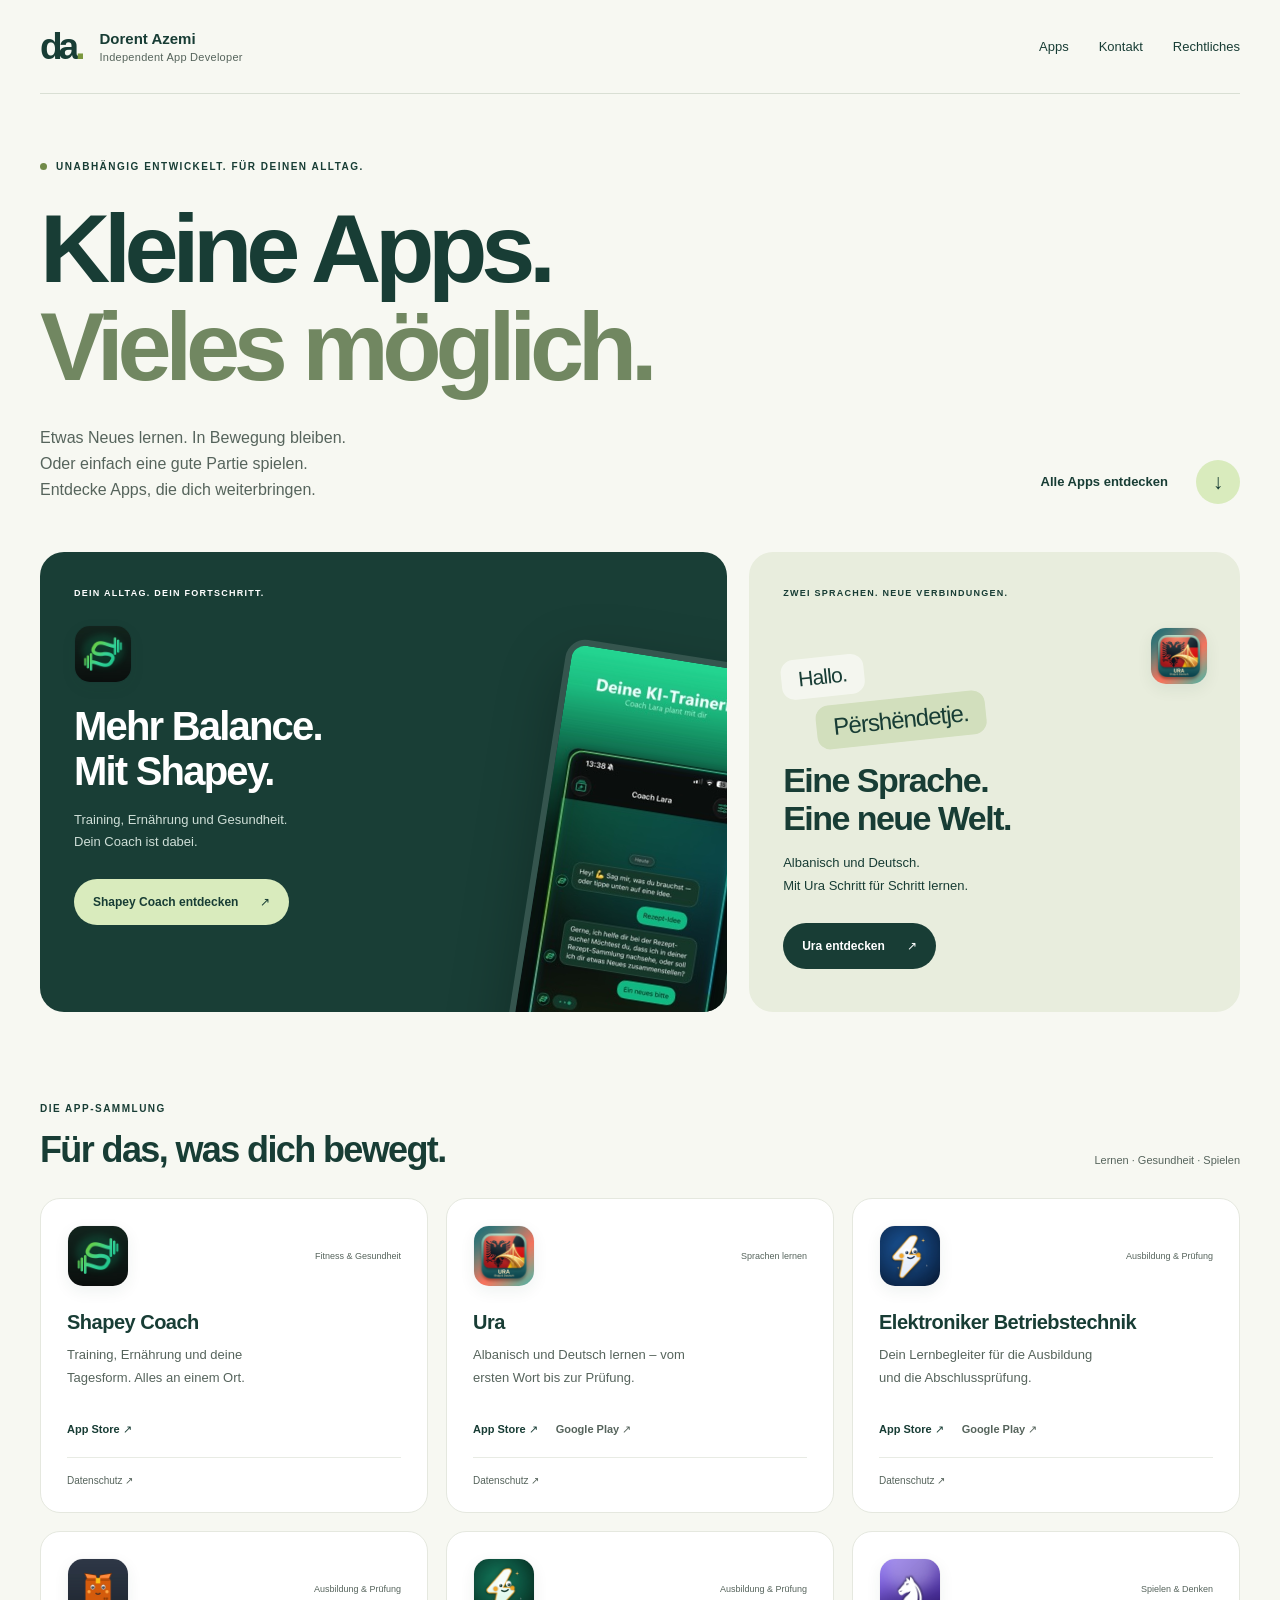
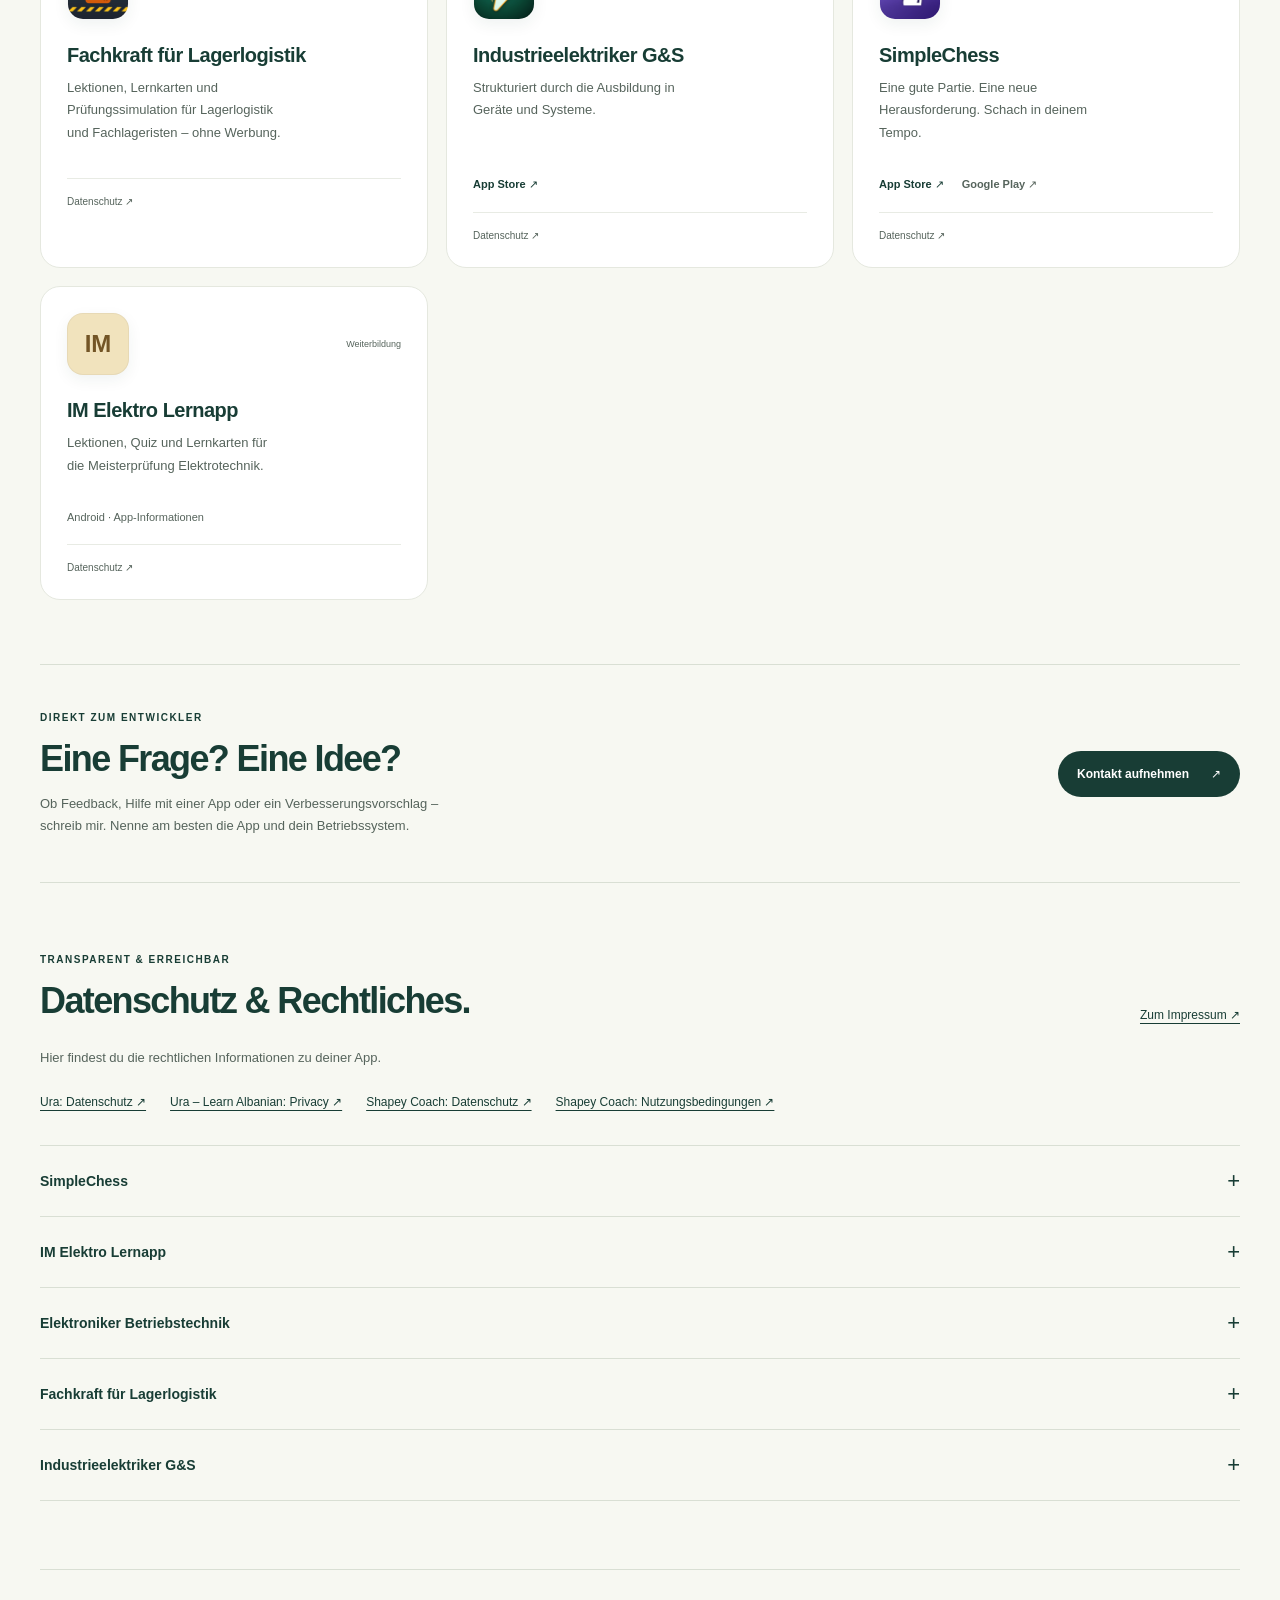
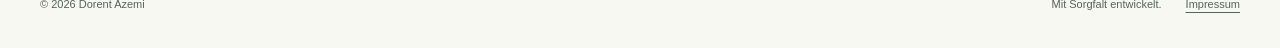
==== index.html @ 3fd35a65 "Lagerlogistik Lernapp: App-Karte, Datenschutz und Impressum Neuer Abschnitt mit Ankern #lagerlogisti" ====
<!doctype html>
<html lang="de"><head><meta charset="utf-8"><meta name="viewport" content="width=device-width, initial-scale=1">
<title>Apps von Dorent Azemi – Lernen, bewegen, weiterkommen</title>
<meta name="description" content="Entdecke die Apps von Dorent Azemi: Shapey Coach, Ura, SimpleChess und Lernapps für Elektrotechnik. Store-Links, Support und Datenschutz.">
<meta name="theme-color" content="#f7f8f2"><link rel="stylesheet" href="styles.css"></head>
<body id="top"><a class="skip-link" href="#inhalt">Zum Inhalt</a>
<header class="site-header shell"><a class="brand" href="index.html" aria-label="Dorent Azemi – Startseite"><span class="brand-mark" aria-hidden="true">da<span>.</span></span><span>Dorent Azemi<small>Independent App Developer</small></span></a><nav aria-label="Hauptnavigation"><a href="index.html#apps">Apps</a><a href="index.html#kontakt">Kontakt</a><a href="index.html#rechtliches">Rechtliches</a></nav></header><main id="inhalt">
<section class="hero shell"><div class="eyebrow"><span class="status-dot"></span> UNABHÄNGIG ENTWICKELT. FÜR DEINEN ALLTAG.</div>
<h1>Kleine Apps.<br><span>Vieles möglich.</span></h1><div class="hero-bottom"><p>Etwas Neues lernen. In Bewegung bleiben.<br>Oder einfach eine gute Partie spielen.<br>Entdecke Apps, die dich weiterbringen.</p><a class="round-link" href="#apps">Alle Apps entdecken <span aria-hidden="true">↓</span></a></div></section>
<section class="featured shell" aria-label="Apps im Fokus">
<article class="feature feature-shapey"><div class="feature-copy"><span class="feature-label">DEIN ALLTAG. DEIN FORTSCHRITT.</span><img class="app-icon" src="assets/6806298608.jpg" alt="" width="72" height="72" fetchpriority="high"><h2>Mehr Balance.<br>Mit Shapey.</h2><p>Training, Ernährung und Gesundheit.<br>Dein Coach ist dabei.</p><a class="button button-light" href="https://apps.apple.com/de/app/id6806298608">Shapey Coach entdecken <span aria-hidden="true">↗</span></a></div><div class="feature-visual"><img src="assets/shapey-coach.jpg" alt="Shapey Coach: Vorschau der App aus dem App Store" width="320" height="480" fetchpriority="high"></div></article>
<article class="feature feature-ura"><span class="feature-label">ZWEI SPRACHEN. NEUE VERBINDUNGEN.</span><img class="app-icon" src="assets/6800489101.jpg" alt="" width="72" height="72" fetchpriority="high"><div class="word-art" aria-hidden="true"><span>Hallo.</span><span>Përshëndetje.</span></div><h2>Eine Sprache.<br>Eine neue Welt.</h2><p>Albanisch und Deutsch.<br>Mit Ura Schritt für Schritt lernen.</p><a class="button button-dark" href="https://apps.apple.com/de/app/id6800489101">Ura entdecken <span aria-hidden="true">↗</span></a></article>
</section>
<section class="apps-section shell" id="apps"><div class="section-heading"><div><span class="eyebrow">DIE APP-SAMMLUNG</span><h2>Für das, was dich bewegt.</h2></div><span class="section-note">Lernen · Gesundheit · Spielen</span></div><div class="app-grid"><article class="app-card shapey" id="app-shapey">
 <div class="card-head"><img class="app-icon" src="assets/6806298608.jpg" alt="" width="72" height="72" loading="lazy"><span class="category">Fitness & Gesundheit</span></div>
 <h3>Shapey Coach</h3><p>Training, Ernährung und deine Tagesform. Alles an einem Ort.</p>
 <div class="store-links"><a class="store-link" href="https://apps.apple.com/de/app/id6806298608">App Store <span aria-hidden="true">↗</span></a></div>
 <a class="privacy-link" href="https://rasalghulgaming.github.io/shapeycoach-legal/">Datenschutz <span aria-hidden="true">↗</span></a>
 </article><article class="app-card ura" id="app-ura">
 <div class="card-head"><img class="app-icon" src="assets/6800489101.jpg" alt="" width="72" height="72" loading="lazy"><span class="category">Sprachen lernen</span></div>
 <h3>Ura</h3><p>Albanisch und Deutsch lernen – vom ersten Wort bis zur Prüfung.</p>
 <div class="store-links"><a class="store-link" href="https://apps.apple.com/de/app/id6800489101">App Store <span aria-hidden="true">↗</span></a><a class="store-link secondary" href="https://play.google.com/store/apps/details?id=com.uralingua.app">Google Play <span aria-hidden="true">↗</span></a></div>
 <a class="privacy-link" href="privacy-ura.html">Datenschutz <span aria-hidden="true">↗</span></a>
 </article><article class="app-card ebt" id="app-ebt">
 <div class="card-head"><img class="app-icon" src="assets/6801128069.jpg" alt="" width="72" height="72" loading="lazy"><span class="category">Ausbildung & Prüfung</span></div>
 <h3>Elektroniker Betriebstechnik</h3><p>Dein Lernbegleiter für die Ausbildung und die Abschlussprüfung.</p>
 <div class="store-links"><a class="store-link" href="https://apps.apple.com/de/app/id6801128069">App Store <span aria-hidden="true">↗</span></a><a class="store-link secondary" href="https://play.google.com/store/apps/details?id=de.elektroniker.betriebstechnik">Google Play <span aria-hidden="true">↗</span></a></div>
 <a class="privacy-link" href="#ebt-datenschutz">Datenschutz <span aria-hidden="true">↗</span></a>
 </article><article class="app-card lagerlogistik" id="app-lagerlogistik">
 <div class="card-head"><img class="app-icon" src="assets/lagerlogistik.jpg" alt="" width="72" height="72" loading="lazy"><span class="category">Ausbildung & Prüfung</span></div>
 <h3>Fachkraft für Lagerlogistik</h3><p>Lektionen, Lernkarten und Prüfungssimulation für Lagerlogistik und Fachlageristen – ohne Werbung.</p>
 <a class="privacy-link" href="#lagerlogistik-datenschutz">Datenschutz <span aria-hidden="true">↗</span></a>
 </article><article class="app-card iegs" id="app-iegs">
 <div class="card-head"><img class="app-icon" src="assets/6800856107.jpg" alt="" width="72" height="72" loading="lazy"><span class="category">Ausbildung & Prüfung</span></div>
 <h3>Industrieelektriker G&amp;S</h3><p>Strukturiert durch die Ausbildung in Geräte und Systeme.</p>
 <div class="store-links"><a class="store-link" href="https://apps.apple.com/de/app/id6800856107">App Store <span aria-hidden="true">↗</span></a></div>
 <a class="privacy-link" href="#iegs-datenschutz">Datenschutz <span aria-hidden="true">↗</span></a>
 </article><article class="app-card simplechess" id="app-simplechess">
 <div class="card-head"><img class="app-icon" src="assets/6800645124.jpg" alt="" width="72" height="72" loading="lazy"><span class="category">Spielen & Denken</span></div>
 <h3>SimpleChess</h3><p>Eine gute Partie. Eine neue Herausforderung. Schach in deinem Tempo.</p>
 <div class="store-links"><a class="store-link" href="https://apps.apple.com/de/app/id6800645124">App Store <span aria-hidden="true">↗</span></a><a class="store-link secondary" href="https://play.google.com/store/apps/details?id=de.simplechess.app">Google Play <span aria-hidden="true">↗</span></a></div>
 <a class="privacy-link" href="#simplechess-datenschutz">Datenschutz <span aria-hidden="true">↗</span></a>
 </article><article class="app-card im-elektro" id="app-im-elektro">
 <div class="card-head"><span class="app-icon monogram" aria-hidden="true">IM</span><span class="category">Weiterbildung</span></div>
 <h3>IM Elektro Lernapp</h3><p>Lektionen, Quiz und Lernkarten für die Meisterprüfung Elektrotechnik.</p>
 <div class="store-links"><span class="availability">Android · App-Informationen</span></div>
 <a class="privacy-link" href="#im-elektro-datenschutz">Datenschutz <span aria-hidden="true">↗</span></a>
 </article></div></section>
<section class="contact-section shell" id="kontakt"><div><span class="eyebrow">DIREKT ZUM ENTWICKLER</span><h2>Eine Frage? Eine Idee?</h2><p>Ob Feedback, Hilfe mit einer App oder ein Verbesserungsvorschlag –<br>schreib mir. Nenne am besten die App und dein Betriebssystem.</p></div><a class="button button-dark" href="mailto:dorentazemi@gmail.com">Kontakt aufnehmen <span aria-hidden="true">↗</span></a></section>
<section class="legal-section shell" id="rechtliches"><div class="section-heading"><div><span class="eyebrow">TRANSPARENT & ERREICHBAR</span><h2>Datenschutz & Rechtliches.</h2></div><a class="text-link" href="impressum.html">Zum Impressum ↗</a></div><p class="legal-intro">Hier findest du die rechtlichen Informationen zu deiner App.</p><div class="legal-shortcuts"><a href="privacy-ura.html">Ura: Datenschutz ↗</a><a href="privacy-ura-en.html">Ura – Learn Albanian: Privacy ↗</a><a href="https://rasalghulgaming.github.io/shapeycoach-legal/">Shapey Coach: Datenschutz ↗</a><a href="https://rasalghulgaming.github.io/shapeycoach-legal/nutzungsbedingungen.html">Shapey Coach: Nutzungsbedingungen ↗</a></div><section id="simplechess" class="legal-app"><details><summary>SimpleChess<span aria-hidden="true">+</span></summary><div class="legal-body">

  <div class="doc" id="simplechess-datenschutz"><h3>Datenschutzerklärung – SimpleChess</h3>
<p><strong>Stand:</strong> 01.09.2026</p>
<h4>1. Verantwortlicher</h4>
<p>Verantwortlich für die Datenverarbeitung im Zusammenhang mit dieser App ist:</p>
<p>Dorent Azemi<br>
Hauptstraße 99<br>
66851 Queidersbach<br>
Deutschland<br>
E-Mail: <a href="mailto:dorentazemi@gmail.com">dorentazemi@gmail.com</a></p>
<h4>2. Überblick</h4>
<p>„SimpleChess" (nachfolgend „App") ist ein Schachspiel gegen den Computer. Grundsätzlich
verarbeitet die App so wenige personenbezogene Daten wie möglich. Spielstände und dein lokales
Rating werden ausschließlich lokal auf deinem Gerät gespeichert und nicht an uns übertragen.</p>
<p>Personenbezogene Daten werden im Wesentlichen nur verarbeitet, soweit es für die
Werbefinanzierung der kostenlosen Version und für die Abwicklung des optionalen In-App-Kaufs
erforderlich ist. Diese Verarbeitung erfolgt über Dienste von Unity Technologies und – beim In-App-Kauf –
von Google bzw. Apple (siehe Ziffern 4 und 5).</p>
<h4>3. Lokal gespeicherte Daten (Spielstand &amp; Rating)</h4>
<p>Zur Bereitstellung der Spielfunktionen speichert die App deinen aktuellen Spielstand, dein
lokales Elo-Rating sowie Statistik- und Einstellungswerte (z. B. Ton an/aus, Lautstärke)
<strong>ausschließlich lokal</strong> auf deinem Gerät. Diese Daten verlassen dein Gerät nicht, werden nicht
an uns oder Dritte übertragen und können durch Deinstallation der App bzw. Löschen der App-Daten
entfernt werden.</p>
<ul>
<li><strong>Zweck:</strong> Bereitstellung der Spiel- und Fortschrittsfunktionen.</li>
<li><strong>Rechtsgrundlage:</strong> Art. 6 Abs. 1 lit. b DSGVO (Erfüllung der App-Funktion) bzw.
  lit. f DSGVO (berechtigtes Interesse an der Funktionsfähigkeit).</li>
</ul>
<h4>4. Werbung (Unity Ads) – nur in der kostenlosen Version</h4>
<p>Die kostenlose Version der App zeigt Werbung über <strong>Unity Ads</strong> (Anbieter: Unity Technologies
ApS, Nils Hemmingsens Gade 24, 1153 Kopenhagen, Dänemark bzw. Unity Technologies SF, 30 3rd Street, San Francisco,
CA 94103, USA). Zur Ausspielung von Werbung können dabei personenbezogene Daten verarbeitet werden, insbesondere:</p>
<ul>
<li>Werbe-ID (Advertising ID) deines Geräts,</li>
<li>gekürzte/verarbeitete IP-Adresse,</li>
<li>Geräte- und Nutzungsinformationen (z. B. Gerätetyp, Betriebssystemversion),</li>
<li>Interaktionen mit Werbeanzeigen.</li>
</ul>
<p><strong>Datenschutz &amp; Einwilligung (EWR/EU/UK/Schweiz):</strong> Es wird <strong>ausschließlich nicht-personalisierte</strong> (kontextbezogene) Werbung ausgeliefert. Eine Personalisierung von Anzeigen, appübergreifendes Tracking oder eine Profilbildung zu Werbezwecken findet nicht statt; das Werbe-SDK wird dauerhaft auf „keine Einwilligung" gesetzt. Aus diesem Grund wird weder eine Einwilligung für personalisierte Werbung eingeholt noch auf <strong>iOS</strong> ein App-Tracking-Transparency-Dialog angezeigt; auf die Werbe-ID (IDFA/AAID) wird nicht zu Tracking-Zwecken zugegriffen.</p>
<ul>
<li><strong>Zweck:</strong> Finanzierung der kostenlos bereitgestellten App durch Werbung.</li>
<li><strong>Rechtsgrundlage:</strong> Art. 6 Abs. 1 lit. a DSGVO (Einwilligung) für personalisierte Werbung
  bzw. das Setzen/Auslesen von Informationen auf dem Endgerät; im Übrigen Art. 6 Abs. 1 lit. f
  DSGVO (berechtigtes Interesse an werbefinanzierter Bereitstellung).</li>
<li><strong>Widerruf:</strong> Du kannst eine erteilte Einwilligung jederzeit mit Wirkung für die Zukunft
  widerrufen und die Werbe-ID in den Geräteeinstellungen zurücksetzen oder löschen.</li>
</ul>
<p>Weitere Informationen: <a href="https://unity.com/legal/privacy-policy">Unity-Datenschutzerklärung</a>. Die Vermittlung der Werbung (Mediation) erfolgt über Unity LevelPlay bzw. ironSource Ltd. (Israel), Teil der Unity-Gruppe; für Israel besteht ein Angemessenheitsbeschluss der EU-Kommission.</p>
<p><strong>Hinweis zu KI-Inhalten:</strong> Teile der Inhalte dieser App wurden mithilfe von KI-Werkzeugen erstellt und redaktionell geprüft. Eine KI-gestützte, automatisierte Interaktion mit Nutzerinnen und Nutzern (z. B. ein KI-Chat) findet in dieser App nicht statt.</p>
<p><strong>Hinweis:</strong> Nach dem Kauf der werbefreien Version wird keine Werbung mehr ausgeliefert.</p>
<h4>5. In-App-Kauf „Werbung entfernen" (Google Play / Apple App Store)</h4>
<p>Der optionale Kauf der werbefreien Version wird auf Android über <strong>Google Play Billing</strong>
(Google Ireland Limited) und auf iOS über <strong>Apple StoreKit / den App Store</strong>
(Apple Distribution International Ltd., Irland) abgewickelt. Die Zahlungsabwicklung erfolgt
vollständig durch den jeweiligen Store-Anbieter; wir erhalten
<strong>keine vollständigen Zahlungsdaten</strong> (z. B. keine Kreditkartennummern), sondern lediglich die
Information, ob ein Kauf getätigt bzw. erstattet wurde, um die Freischaltung bereitzustellen.</p>
<ul>
<li><strong>Zweck:</strong> Abwicklung und Freischaltung des kostenpflichtigen Kaufs.</li>
<li><strong>Rechtsgrundlage:</strong> Art. 6 Abs. 1 lit. b DSGVO (Vertragserfüllung).</li>
</ul>
<p>Weitere Informationen: <a href="https://policies.google.com/privacy">Google-Datenschutzerklärung</a>
und <a href="https://www.apple.com/legal/privacy/">Apple-Datenschutzrichtlinie</a>.</p>
<h4>6. Empfänger und Drittlandübermittlung</h4>
<p>Empfänger von Daten im oben beschriebenen Umfang sind Unity Technologies sowie beim In-App-Kauf Google
und Apple. Dabei kann eine Übermittlung in Drittländer, insbesondere die USA, erfolgen. Die Anbieter
sind unter dem EU-US Data Privacy Framework zertifiziert bzw. nutzen Standardvertragsklauseln als
geeignete Garantien im Sinne der Art. 44 ff. DSGVO. Über die genannten Dienste hinaus geben wir keine
personenbezogenen Daten an Dritte weiter.</p>
<h4>7. Speicherdauer</h4>
<ul>
<li>Lokaler Spielstand/Rating: bis zur Deinstallation der App bzw. bis zum Löschen der App-Daten.</li>
<li>Über Google bzw. Apple verarbeitete Werbe- und Kaufdaten: nach den Vorgaben und Fristen des
  jeweiligen Anbieters.</li>
</ul>
<h4>8. Deine Rechte</h4>
<p>Dir stehen nach der DSGVO folgende Rechte zu: Auskunft (Art. 15), Berichtigung (Art. 16),
Löschung (Art. 17), Einschränkung der Verarbeitung (Art. 18), Datenübertragbarkeit (Art. 20)
sowie Widerspruch (Art. 21). Eine erteilte Einwilligung (z. B. für personalisierte Werbung)
kannst du jederzeit mit Wirkung für die Zukunft widerrufen (Art. 7 Abs. 3 DSGVO).</p>
<p>Du hast zudem das Recht, dich bei einer Datenschutz-Aufsichtsbehörde zu beschweren
(Art. 77 DSGVO).</p>
<h4>9. Einwilligung und Werbe-ID verwalten</h4>
<ul>
<li><strong>Einwilligung und Werbeeinstellungen:</strong> Die App liefert ausschließlich nicht-personalisierte Werbung über Unity LevelPlay aus. Einwilligungen können über die Datenschutz- und Tracking-Einstellungen des Geräts verwaltet werden.</li>
<li><strong>iOS-Tracking:</strong> in den iOS-Einstellungen unter „Datenschutz &amp; Sicherheit → Tracking".</li>
<li><strong>Android-Werbe-ID:</strong> in den Geräteeinstellungen unter „Datenschutz → Werbung"
  (Bezeichnung je nach Gerät unterschiedlich).</li>
</ul>
<h4>10. Kinder</h4>
<p>Die App richtet sich nicht gezielt an Kinder. Es werden nicht wissentlich personenbezogene
Daten von Kindern ohne entsprechende Einwilligung verarbeitet.</p>
<h4>11. Änderungen dieser Datenschutzerklärung</h4>
<p>Wir behalten uns vor, diese Datenschutzerklärung anzupassen, um sie an geänderte Rechtslagen
oder Funktionsänderungen der App anzupassen. Es gilt die jeweils in der App bzw. unter der
veröffentlichten URL abrufbare aktuelle Fassung.</p></div>
  <hr>
  <div class="doc" id="simplechess-impressum"><h3>Impressum</h3>
<h4>Angaben gemäß § 5 DDG</h4>
<p>Dorent Azemi
Hauptstraße 99
66851 Queidersbach
Deutschland</p>
<h4>Kontakt</h4>
<p>E-Mail: <a href="mailto:dorentazemi@gmail.com">dorentazemi@gmail.com</a></p>
<h4>Umsatzsteuer</h4>
<p>[Umsatzsteuer-Identifikationsnummer gemäß § 27a UStG, falls vorhanden – sonst diese Zeile
entfernen. Kleinunternehmer nach § 19 UStG: optionaler Hinweis, dass keine USt ausgewiesen wird.]</p>
<h4>Verantwortlich für den Inhalt</h4>
<p>Dorent Azemi (Anschrift wie oben)</p>
<h4>Hinweise</h4>
<ul>
<li><strong>Ladungsfähige Anschrift:</strong> Ein Postfach genügt nicht. Falls du deine Privatadresse nicht
  öffentlich angeben möchtest, kommen eine Geschäftsadresse oder ein Impressums-/
  Ladungsfähige-Anschrift-Dienst in Betracht.</li>
<li><strong>Verbraucherschlichtung:</strong> „Wir sind nicht bereit und nicht verpflichtet, an
  Streitbeilegungsverfahren vor einer Verbraucherschlichtungsstelle teilzunehmen."
  [nach Prüfung übernehmen oder streichen]</li>
</ul></div>
  <p class="top"><a href="#top">↑ nach oben</a></p>
</div></details></section><section id="im-elektro" class="legal-app"><details><summary>IM Elektro Lernapp<span aria-hidden="true">+</span></summary><div class="legal-body">

  <div class="doc" id="im-elektro-datenschutz"><h3>Datenschutzerklärung – IM Elektro Lernapp</h3>
<p><strong>Stand:</strong> 01.09.2026</p>
<h4>1. Verantwortlicher</h4>
<p>Verantwortlich für die Datenverarbeitung im Zusammenhang mit dieser App ist:</p>
<p>Dorent Azemi<br>
Hauptstraße 99<br>
66851 Queidersbach<br>
Deutschland<br>
E-Mail: <a href="mailto:dorentazemi@gmail.com">dorentazemi@gmail.com</a></p>
<h4>2. Überblick</h4>
<p>Die „IM Elektro Lernapp" (nachfolgend „App") ist eine Lern-App zur Prüfungsvorbereitung.
Grundsätzlich verarbeitet die App so wenige personenbezogene Daten wie möglich. Der
Lernfortschritt wird ausschließlich lokal auf deinem Gerät gespeichert und nicht an uns
übertragen.</p>
<p>Personenbezogene Daten werden im Wesentlichen nur verarbeitet, soweit es für die
Werbefinanzierung der kostenlosen Version und für die Abwicklung des optionalen In-App-Kaufs
erforderlich ist. Diese Verarbeitung erfolgt über Dienste von Unity Technologies und Google (siehe Ziffern 4 und 5).</p>
<h4>3. Lokal gespeicherte Daten (Lernfortschritt)</h4>
<p>Zur Bereitstellung der Lernfunktionen speichert die App deinen Lernfortschritt (abgeschlossene
Lektionen, Quiz-Ergebnisse, Lernkarten-Status) <strong>ausschließlich lokal</strong> auf deinem Gerät in
einer geräteinternen Datenbank. Diese Daten verlassen dein Gerät nicht, werden nicht an uns
oder Dritte übertragen und können durch Deinstallation der App bzw. Löschen der App-Daten
entfernt werden.</p>
<ul>
<li><strong>Zweck:</strong> Bereitstellung und Fortschrittsanzeige der Lernfunktionen.</li>
<li><strong>Rechtsgrundlage:</strong> Art. 6 Abs. 1 lit. b DSGVO (Erfüllung der App-Funktion) bzw.
  lit. f DSGVO (berechtigtes Interesse an der Funktionsfähigkeit).</li>
</ul>
<h4>4. Werbung (Unity Ads) – nur in der kostenlosen Version</h4>
<p>Die kostenlose Version der App zeigt Werbung über <strong>Unity Ads</strong> (Anbieter: Unity Technologies
ApS, Nils Hemmingsens Gade 24, 1153 Kopenhagen, Dänemark bzw. Unity Technologies SF, 30 3rd Street, San Francisco,
CA 94103, USA). Zur Ausspielung von Werbung können dabei personenbezogene Daten verarbeitet werden, insbesondere:</p>
<ul>
<li>Werbe-ID (Advertising ID) deines Geräts,</li>
<li>gekürzte/verarbeitete IP-Adresse,</li>
<li>Geräte- und Nutzungsinformationen (z. B. Gerätetyp, Betriebssystemversion),</li>
<li>Interaktionen mit Werbeanzeigen.</li>
</ul>
<p><strong>Datenschutz &amp; Einwilligung (EWR/EU):</strong> Standardmäßig wird nicht-personalisierte (kontextbezogene)
Werbung ausgespielt. Soweit gesetzlich erforderlich, wird deine Einwilligung vor der Auslieferung personalisierter Werbung
eingeholt.</p>
<ul>
<li><strong>Zweck:</strong> Finanzierung der kostenlos bereitgestellten App durch Werbung.</li>
<li><strong>Rechtsgrundlage:</strong> Art. 6 Abs. 1 lit. a DSGVO (Einwilligung) für personalisierte Werbung
  bzw. das Setzen/Auslesen von Informationen auf dem Endgerät; im Übrigen Art. 6 Abs. 1 lit. f
  DSGVO (berechtigtes Interesse an werbefinanzierter Bereitstellung).</li>
<li><strong>Widerruf:</strong> Du kannst eine erteilte Einwilligung jederzeit mit Wirkung für die Zukunft
  widerrufen und die Werbe-ID in den Geräteeinstellungen zurücksetzen oder löschen.</li>
</ul>
<p>Weitere Informationen zur Datenverarbeitung durch Unity: <a href="https://unity.com/legal/privacy-policy">Unity-Datenschutzerklärung</a>. Die Vermittlung der Werbung (Mediation) erfolgt über Unity LevelPlay bzw. ironSource Ltd. (Israel), Teil der Unity-Gruppe; für Israel besteht ein Angemessenheitsbeschluss der EU-Kommission.</p>
<p><strong>Hinweis zu KI-Inhalten:</strong> Teile der Inhalte dieser App wurden mithilfe von KI-Werkzeugen erstellt und redaktionell geprüft. Eine KI-gestützte, automatisierte Interaktion mit Nutzerinnen und Nutzern (z. B. ein KI-Chat) findet in dieser App nicht statt.</p>
<p><strong>Hinweis:</strong> Nach dem Kauf der werbefreien „Pro"-Version wird keine Werbung mehr ausgeliefert.</p>
<h4>5. In-App-Kauf „Pro" (Google Play Billing)</h4>
<p>Der optionale Kauf der werbefreien „Pro"-Version wird über <strong>Google Play</strong> abgewickelt
(Anbieter: Google Ireland Limited). Die Zahlungsabwicklung erfolgt vollständig durch Google;
wir erhalten <strong>keine vollständigen Zahlungsdaten</strong> (z. B. keine Kreditkartennummern), sondern
lediglich die Information, ob ein Kauf getätigt bzw. erstattet wurde, um die Freischaltung
bereitzustellen.</p>
<ul>
<li><strong>Zweck:</strong> Abwicklung und Freischaltung des kostenpflichtigen Kaufs.</li>
<li><strong>Rechtsgrundlage:</strong> Art. 6 Abs. 1 lit. b DSGVO (Vertragserfüllung).</li>
</ul>
<p>Für die Verarbeitung durch Google im Rahmen des Play Stores gilt die Datenschutzerklärung von
Google: https://policies.google.com/privacy</p>
<h4>6. Empfänger und Drittlandübermittlung</h4>
<p>Empfänger von Daten im oben beschriebenen Umfang sind Unity Technologies und Google. Dabei kann eine Übermittlung in
Drittländer, insbesondere die USA, erfolgen. Die Anbieter sind unter dem EU-US Data Privacy Framework
zertifiziert bzw. nutzen Standardvertragsklauseln als geeignete Garantien im Sinne der
Art. 44 ff. DSGVO. Über die genannten Dienste hinaus geben wir keine personenbezogenen Daten an
Dritte weiter.</p>
<h4>7. Speicherdauer</h4>
<ul>
<li>Lokaler Lernfortschritt: bis zur Deinstallation der App bzw. bis zum Löschen der App-Daten.</li>
<li>Über Google verarbeitete Werbe-/Kaufdaten: nach den Vorgaben und Fristen von Google (siehe
  deren Datenschutzerklärung).</li>
</ul>
<h4>8. Deine Rechte</h4>
<p>Dir stehen nach der DSGVO folgende Rechte zu: Auskunft (Art. 15), Berichtigung (Art. 16),
Löschung (Art. 17), Einschränkung der Verarbeitung (Art. 18), Datenübertragbarkeit (Art. 20)
sowie Widerspruch (Art. 21). Eine erteilte Einwilligung (z. B. für personalisierte Werbung)
kannst du jederzeit mit Wirkung für die Zukunft widerrufen (Art. 7 Abs. 3 DSGVO).</p>
<p>Du hast zudem das Recht, dich bei einer Datenschutz-Aufsichtsbehörde zu beschweren
(Art. 77 DSGVO), z. B. bei der für deinen Wohnsitz zuständigen Landesdatenschutzbehörde.</p>
<p>Zur Ausübung deiner Rechte oder bei Fragen zum Datenschutz kannst du dich an die unter Ziffer 1
genannten Kontaktdaten wenden.</p>
<h4>9. Werbe-ID / Einwilligung verwalten</h4>
<ul>
<li><strong>Einwilligung und Werbeeinstellungen:</strong> Die App liefert standardmäßig nicht-personalisierte Werbung über Unity Ads aus. Einwilligungen können über die Geräteeinstellungen verwaltet werden.</li>
<li><strong>Werbe-ID zurücksetzen oder löschen:</strong> in den Geräteeinstellungen unter
  „Einstellungen → Datenschutz → Werbung" (Bezeichnung je nach Gerät unterschiedlich).</li>
</ul>
<h4>10. Kinder</h4>
<p>Die App richtet sich nicht gezielt an Kinder. Es werden nicht wissentlich personenbezogene
Daten von Kindern ohne entsprechende Einwilligung verarbeitet.</p>
<h4>11. Änderungen dieser Datenschutzerklärung</h4>
<p>Wir behalten uns vor, diese Datenschutzerklärung anzupassen, um sie an geänderte Rechtslagen
oder Funktionsänderungen der App anzupassen. Es gilt die jeweils in der App bzw. unter der
veröffentlichten URL abrufbare aktuelle Fassung.</p></div>
  <hr>
  <div class="doc" id="im-elektro-impressum"><h3>Impressum</h3>
<h4>Angaben gemäß § 5 DDG</h4>
<p>Dorent Azemi
Hauptstraße 99
66851 Queidersbach
Deutschland</p>
<h4>Kontakt</h4>
<p>E-Mail: <a href="mailto:dorentazemi@gmail.com">dorentazemi@gmail.com</a></p>
<h4>Umsatzsteuer</h4>
<p>[Umsatzsteuer-Identifikationsnummer gemäß § 27a UStG, falls vorhanden – sonst diese Zeile
entfernen. Kleinunternehmer nach § 19 UStG: optionaler Hinweis, dass keine USt ausgewiesen wird.]</p>
<h4>Verantwortlich für den Inhalt</h4>
<p>Dorent Azemi (Anschrift wie oben)</p>
<h4>Hinweise</h4>
<ul>
<li><strong>Ladungsfähige Anschrift:</strong> Ein Postfach genügt nicht. Falls du deine Privatadresse nicht
  öffentlich angeben möchtest, kommen eine Geschäftsadresse oder ein Impressums-/
  Ladungsfähige-Anschrift-Dienst in Betracht.</li>
<li><strong>EU-Streitschlichtung:</strong> Ein Hinweis auf die OS-Plattform der EU-Kommission ist seit deren
  Einstellung (2025) nicht mehr erforderlich. Eine Erklärung zur (Nicht-)Teilnahme an einem
  Verbraucherschlichtungsverfahren nach dem VSBG kann dennoch sinnvoll sein:
  „Wir sind nicht bereit und nicht verpflichtet, an Streitbeilegungsverfahren vor einer
  Verbraucherschlichtungsstelle teilzunehmen." [nach Prüfung übernehmen oder streichen]</li>
</ul></div>
  <p class="top"><a href="#top">↑ nach oben</a></p>
</div></details></section><section id="ebt" class="legal-app"><details><summary>Elektroniker Betriebstechnik<span aria-hidden="true">+</span></summary><div class="legal-body">

  <div class="doc" id="ebt-datenschutz"><h3>Datenschutzerklärung – EBT Lernapp (Elektroniker/-in für Betriebstechnik)</h3>
<p><strong>Stand:</strong> 01.09.2026</p>
<h4>1. Verantwortlicher</h4>
<p>Verantwortlich für die Datenverarbeitung im Zusammenhang mit dieser App ist:</p>
<p>Dorent Azemi<br>
Hauptstraße 99<br>
66851 Queidersbach<br>
Deutschland<br>
E-Mail: <a href="mailto:dorentazemi@gmail.com">dorentazemi@gmail.com</a></p>
<h4>2. Überblick</h4>
<p>Die „EBT Lernapp" (nachfolgend „App") ist eine Lern-App zur Ausbildungs- und Prüfungsvorbereitung.
Grundsätzlich verarbeitet die App so wenige personenbezogene Daten wie möglich. Der
Lernfortschritt wird ausschließlich lokal auf deinem Gerät gespeichert und nicht an uns
übertragen.</p>
<p>Personenbezogene Daten werden im Wesentlichen nur verarbeitet, soweit es für die
Werbefinanzierung der kostenlosen Version und für die Abwicklung des optionalen In-App-Kaufs
erforderlich ist. Diese Verarbeitung erfolgt über Dienste von Unity Technologies und – beim In-App-Kauf unter
iOS – von Apple bzw. Google (siehe Ziffern 4 und 5).</p>
<h4>3. Lokal gespeicherte Daten (Lernfortschritt)</h4>
<p>Zur Bereitstellung der Lernfunktionen speichert die App deinen Lernfortschritt (abgeschlossene
Lektionen, Quiz-Ergebnisse, Lernkarten-Status) <strong>ausschließlich lokal</strong> auf deinem Gerät in
einer geräteinternen Datenbank. Diese Daten verlassen dein Gerät nicht, werden nicht an uns
oder Dritte übertragen und können durch Deinstallation der App bzw. Löschen der App-Daten
entfernt werden.</p>
<ul>
<li><strong>Zweck:</strong> Bereitstellung und Fortschrittsanzeige der Lernfunktionen.</li>
<li><strong>Rechtsgrundlage:</strong> Art. 6 Abs. 1 lit. b DSGVO (Erfüllung der App-Funktion) bzw.
  lit. f DSGVO (berechtigtes Interesse an der Funktionsfähigkeit).</li>
</ul>
<h4>4. Werbung (Unity Ads) – nur in der kostenlosen Version</h4>
<p>Die kostenlose Version der App zeigt Werbung über <strong>Unity Ads</strong> (Anbieter: Unity Technologies
ApS, Nils Hemmingsens Gade 24, 1153 Kopenhagen, Dänemark bzw. Unity Technologies SF, 30 3rd Street, San Francisco,
CA 94103, USA). Zur Ausspielung von Werbung können dabei personenbezogene Daten verarbeitet werden, insbesondere:</p>
<ul>
<li>Werbe-ID (Advertising ID) deines Geräts,</li>
<li>gekürzte/verarbeitete IP-Adresse,</li>
<li>Geräte- und Nutzungsinformationen (z. B. Gerätetyp, Betriebssystemversion),</li>
<li>Interaktionen mit Werbeanzeigen.</li>
</ul>
<p><strong>Datenschutz &amp; Einwilligung (EWR/EU/UK/Schweiz):</strong> Es wird <strong>ausschließlich nicht-personalisierte</strong> (kontextbezogene) Werbung ausgeliefert. Eine Personalisierung von Anzeigen, appübergreifendes Tracking oder eine Profilbildung zu Werbezwecken findet nicht statt; das Werbe-SDK wird dauerhaft auf „keine Einwilligung" gesetzt. Aus diesem Grund wird weder eine Einwilligung für personalisierte Werbung eingeholt noch auf <strong>iOS</strong> ein App-Tracking-Transparency-Dialog angezeigt; auf die Werbe-ID (IDFA/AAID) wird nicht zu Tracking-Zwecken zugegriffen.</p>
<ul>
<li><strong>Zweck:</strong> Finanzierung der kostenlos bereitgestellten App durch Werbung.</li>
<li><strong>Rechtsgrundlage:</strong> Art. 6 Abs. 1 lit. a DSGVO (Einwilligung) für personalisierte Werbung
  bzw. das Setzen/Auslesen von Informationen auf dem Endgerät; im Übrigen Art. 6 Abs. 1 lit. f
  DSGVO (berechtigtes Interesse an werbefinanzierter Bereitstellung).</li>
<li><strong>Widerruf:</strong> Du kannst eine erteilte Einwilligung jederzeit mit Wirkung für die Zukunft
  widerrufen und die Werbe-ID in den Geräteeinstellungen zurücksetzen oder löschen.</li>
</ul>
<p>Weitere Informationen: <a href="https://unity.com/legal/privacy-policy">Unity-Datenschutzerklärung</a>. Die Vermittlung der Werbung (Mediation) erfolgt über Unity LevelPlay bzw. ironSource Ltd. (Israel), Teil der Unity-Gruppe; für Israel besteht ein Angemessenheitsbeschluss der EU-Kommission.</p>
<p><strong>Hinweis zu KI-Inhalten:</strong> Teile der Inhalte dieser App wurden mithilfe von KI-Werkzeugen erstellt und redaktionell geprüft. Eine KI-gestützte, automatisierte Interaktion mit Nutzerinnen und Nutzern (z. B. ein KI-Chat) findet in dieser App nicht statt.</p>
<p><strong>Hinweis:</strong> Nach dem Kauf der werbefreien „Pro"-Version wird keine Werbung mehr ausgeliefert.</p>
<h4>5. In-App-Kauf „Pro" (Google Play / Apple App Store)</h4>
<p>Der optionale Kauf der werbefreien „Pro"-Version wird auf Android über
<strong>Google Play Billing</strong> (Google Ireland Limited) und auf iOS über
<strong>Apple StoreKit / den App Store</strong> (Apple Distribution International Ltd., Irland)
abgewickelt. Die Zahlungsabwicklung erfolgt vollständig durch den jeweiligen Store-Anbieter;
wir erhalten <strong>keine vollständigen Zahlungsdaten</strong> (z. B. keine Kreditkartennummern), sondern
lediglich die Information, ob ein Kauf getätigt bzw. erstattet wurde, um die Freischaltung
bereitzustellen.</p>
<ul>
<li><strong>Zweck:</strong> Abwicklung und Freischaltung des kostenpflichtigen Kaufs.</li>
<li><strong>Rechtsgrundlage:</strong> Art. 6 Abs. 1 lit. b DSGVO (Vertragserfüllung).</li>
</ul>
<p>Für die Verarbeitung durch Google im Rahmen des Play Stores gilt die Datenschutzerklärung von
Google: https://policies.google.com/privacy und für Apple: https://www.apple.com/legal/privacy/</p>
<h4>6. Empfänger und Drittlandübermittlung</h4>
<p>Empfänger von Daten im oben beschriebenen Umfang sind Unity Technologies und – beim In-App-Kauf unter iOS –
Apple bzw. Google. Dabei kann eine Übermittlung in Drittländer, insbesondere die USA, erfolgen. Die Anbieter
sind unter dem EU-US Data Privacy Framework zertifiziert bzw. nutzen Standardvertragsklauseln als geeignete
Garantien im Sinne der Art. 44 ff. DSGVO. Über die genannten Dienste hinaus geben wir keine personenbezogenen Daten an
Dritte weiter.</p>
<h4>7. Speicherdauer</h4>
<ul>
<li>Lokaler Lernfortschritt: bis zur Deinstallation der App bzw. bis zum Löschen der App-Daten.</li>
<li>Über Google bzw. Apple verarbeitete Werbe- und Kaufdaten: nach den Vorgaben und Fristen des
  jeweiligen Anbieters.</li>
</ul>
<h4>8. Deine Rechte</h4>
<p>Dir stehen nach der DSGVO folgende Rechte zu: Auskunft (Art. 15), Berichtigung (Art. 16),
Löschung (Art. 17), Einschränkung der Verarbeitung (Art. 18), Datenübertragbarkeit (Art. 20)
sowie Widerspruch (Art. 21). Eine erteilte Einwilligung (z. B. für personalisierte Werbung)
kannst du jederzeit mit Wirkung für die Zukunft widerrufen (Art. 7 Abs. 3 DSGVO).</p>
<p>Du hast zudem das Recht, dich bei einer Datenschutz-Aufsichtsbehörde zu beschweren
(Art. 77 DSGVO), z. B. bei der für deinen Wohnsitz zuständigen Landesdatenschutzbehörde.</p>
<p>Zur Ausübung deiner Rechte oder bei Fragen zum Datenschutz kannst du dich an die unter Ziffer 1
genannten Kontaktdaten wenden.</p>
<h4>9. Einwilligung und Werbe-ID verwalten</h4>
<ul>
<li><strong>Einwilligung und Werbeeinstellungen:</strong> Die App liefert ausschließlich nicht-personalisierte Werbung über Unity LevelPlay aus. Einwilligungen können über die Datenschutz- und Tracking-Einstellungen des Geräts verwaltet werden.</li>
<li><strong>iOS-Tracking:</strong> in den iOS-Einstellungen unter „Datenschutz &amp; Sicherheit → Tracking".</li>
<li><strong>Android-Werbe-ID:</strong> in den Geräteeinstellungen unter „Datenschutz → Werbung"
  (Bezeichnung je nach Gerät unterschiedlich).</li>
</ul>
<h4>10. Kinder</h4>
<p>Die App richtet sich nicht gezielt an Kinder. Es werden nicht wissentlich personenbezogene
Daten von Kindern ohne entsprechende Einwilligung verarbeitet.</p>
<h4>11. Änderungen dieser Datenschutzerklärung</h4>
<p>Wir behalten uns vor, diese Datenschutzerklärung anzupassen, um sie an geänderte Rechtslagen
oder Funktionsänderungen der App anzupassen. Es gilt die jeweils in der App bzw. unter der
veröffentlichten URL abrufbare aktuelle Fassung.</p></div>
  <hr>
  <div class="doc" id="ebt-impressum"><h3>Impressum</h3>
<h4>Angaben gemäß § 5 DDG</h4>
<p>Dorent Azemi
Hauptstraße 99
66851 Queidersbach
Deutschland</p>
<h4>Kontakt</h4>
<p>E-Mail: <a href="mailto:dorentazemi@gmail.com">dorentazemi@gmail.com</a></p>
<h4>Umsatzsteuer</h4>
<p>[Umsatzsteuer-Identifikationsnummer gemäß § 27a UStG, falls vorhanden – sonst diese Zeile
entfernen. Kleinunternehmer nach § 19 UStG: optionaler Hinweis, dass keine USt ausgewiesen wird.]</p>
<h4>Verantwortlich für den Inhalt</h4>
<p>Dorent Azemi (Anschrift wie oben)</p>
<h4>Hinweise</h4>
<ul>
<li><strong>Ladungsfähige Anschrift:</strong> Ein Postfach genügt nicht. Falls du deine Privatadresse nicht
  öffentlich angeben möchtest, kommen eine Geschäftsadresse oder ein Impressums-/
  Ladungsfähige-Anschrift-Dienst in Betracht.</li>
<li><strong>EU-Streitschlichtung:</strong> Ein Hinweis auf die OS-Plattform der EU-Kommission ist seit deren
  Einstellung (2025) nicht mehr erforderlich. Eine Erklärung zur (Nicht-)Teilnahme an einem
  Verbraucherschlichtungsverfahren nach dem VSBG kann dennoch sinnvoll sein:
  „Wir sind nicht bereit und nicht verpflichtet, an Streitbeilegungsverfahren vor einer
  Verbraucherschlichtungsstelle teilzunehmen." [nach Prüfung übernehmen oder streichen]</li>
</ul></div>
  <p class="top"><a href="#top">↑ nach oben</a></p>
</div></details></section><section id="lagerlogistik" class="legal-app"><details><summary>Fachkraft für Lagerlogistik<span aria-hidden="true">+</span></summary><div class="legal-body">

  <div class="doc" id="lagerlogistik-datenschutz"><h3>Datenschutzerklärung – Lagerlogistik Lernapp (Fachkraft für Lagerlogistik)</h3>
<p><strong>Stand:</strong> 23.10.2026</p>
<h4>1. Verantwortlicher</h4>
<p>Dorent Azemi<br>
Hauptstraße 99<br>
66851 Queidersbach<br>
Deutschland<br>
E-Mail: <a href="mailto:dorentazemi@gmail.com">dorentazemi@gmail.com</a></p>
<h4>2. Überblick</h4>
<p>Die „Lagerlogistik Lernapp" (nachfolgend „App") ist eine Android-App zur Ausbildungs- und Prüfungsvorbereitung für Fachkräfte für Lagerlogistik und Fachlageristen. Die App verarbeitet deine Daten ausschließlich lokal auf deinem Gerät. Sie enthält <strong>keine Werbung, keine In-App-Käufe, keine Benutzerkonten und keine Analyse- oder Tracking-Dienste</strong> und benötigt keine Internetverbindung. Es werden keine personenbezogenen Daten an uns oder an Dritte übertragen – mit Ausnahme einer E-Mail, die du uns selbst schickst (Ziffer 5).</p>
<h4>3. Lokal gespeicherte Daten</h4>
<p>Damit die Lernfunktionen funktionieren, speichert die App auf deinem Gerät: abgeschlossene Lektionen, Quiz- und Prüfungsergebnisse, den Lernkarten-Status sowie deine Einstellungen (Design, Lern-Erinnerung). Diese Daten verlassen dein Gerät nicht.</p>
<ul>
<li><strong>Zweck:</strong> Bereitstellung der Lernfunktionen und Anzeige deines Lernfortschritts.</li>
<li><strong>Rechtsgrundlage:</strong> Art. 6 Abs. 1 lit. b DSGVO (Bereitstellung der von dir genutzten App-Funktionen); das Speichern auf deinem Endgerät ist für diesen Dienst unbedingt erforderlich (§ 25 Abs. 2 Nr. 2 TDDDG).</li>
<li><strong>Speicherdauer:</strong> bis du die App-Daten löschst oder die App deinstallierst.</li>
</ul>
<h4>4. Lern-Erinnerungen</h4>
<p>Wenn du die tägliche Lern-Erinnerung aktivierst, plant die App eine Benachrichtigung lokal über das Android-System. Dafür werden keine Daten an uns oder Dritte gesendet. Du kannst die Erinnerung in der App oder in den Android-Einstellungen jederzeit abschalten.</p>
<h4>5. Fehler melden / Kontakt per E-Mail</h4>
<p>Über „Fehler melden" öffnet die App dein E-Mail-Programm mit einer vorausgefüllten Nachricht (betroffener Inhalt, z. B. Frage oder Lektion). Erst wenn du die E-Mail selbst absendest, erhalten wir deine E-Mail-Adresse, den Inhalt der Nachricht und ggf. von deinem E-Mail-Anbieter mitgesendete technische Angaben. Der Versand erfolgt über deinen eigenen E-Mail-Anbieter.</p>
<ul>
<li><strong>Zweck:</strong> Bearbeitung deiner Meldung bzw. Anfrage und Verbesserung der Inhalte.</li>
<li><strong>Rechtsgrundlage:</strong> Art. 6 Abs. 1 lit. f DSGVO (berechtigtes Interesse an der Beantwortung von Anfragen und an fehlerfreien Inhalten).</li>
<li><strong>Speicherdauer:</strong> bis die Anfrage abschließend bearbeitet ist; danach wird die Nachricht gelöscht, sofern keine gesetzlichen Aufbewahrungspflichten bestehen.</li>
</ul>
<h4>6. Google Play</h4>
<p>Die App wird über Google Play (Google Ireland Limited, Gordon House, Barrow Street, Dublin 4, Irland) vertrieben. Beim Herunterladen verarbeitet Google Daten in eigener Verantwortung; wir haben darauf keinen Einfluss. Informationen: <a href="https://policies.google.com/privacy">policies.google.com/privacy</a>.</p>
<h4>7. Deine Rechte</h4>
<p>Du hast das Recht auf Auskunft (Art. 15 DSGVO), Berichtigung (Art. 16), Löschung (Art. 17), Einschränkung der Verarbeitung (Art. 18), Datenübertragbarkeit (Art. 20) und Widerspruch (Art. 21). Außerdem kannst du dich bei einer Datenschutz-Aufsichtsbehörde beschweren (Art. 77 DSGVO), z. B. bei der für deinen Wohnsitz zuständigen Landesdatenschutzbehörde. Lokal gespeicherte Lerndaten kannst du jederzeit selbst löschen (App-Daten löschen oder App deinstallieren).</p>
<h4>8. Änderungen</h4>
<p>Ändert sich die Datenverarbeitung der App (z. B. durch neue Funktionen), passen wir diese Datenschutzerklärung an. Es gilt die jeweils hier veröffentlichte Fassung.</p>
<p><em>Hinweis zu den Inhalten: Teile der Lerninhalte wurden mithilfe von KI-Werkzeugen erstellt und redaktionell geprüft. Eine KI-gestützte Interaktion mit Nutzerinnen und Nutzern findet in der App nicht statt.</em></p></div>

  <div class="doc" id="lagerlogistik-impressum"><h3>Impressum</h3>
<p><strong>Stand:</strong> 23.10.2026</p>
<h4>Angaben gemäß § 5 DDG</h4>
<p>Dorent Azemi<br>
Hauptstraße 99<br>
66851 Queidersbach<br>
Deutschland</p>
<h4>Kontakt</h4>
<p>E-Mail: <a href="mailto:dorentazemi@gmail.com">dorentazemi@gmail.com</a></p>
<h4>Verbraucherstreitbeilegung</h4>
<p>Wir sind nicht bereit oder verpflichtet, an Streitbeilegungsverfahren vor einer Verbraucherschlichtungsstelle teilzunehmen.</p></div>
  <p class="top"><a href="#top">↑ nach oben</a></p>
</div></details></section>
<section id="iegs" class="legal-app"><details><summary>Industrieelektriker G&amp;S<span aria-hidden="true">+</span></summary><div class="legal-body">

  <div class="doc" id="iegs-datenschutz"><h3>Datenschutzerklärung – Industrieelektriker G&amp;S</h3>
<p><strong>Stand:</strong> 01.09.2026</p>
<h4>1. Verantwortlicher</h4>
<p>Verantwortlich für die Datenverarbeitung im Zusammenhang mit dieser App ist:</p>
<p>Dorent Azemi<br>
Hauptstraße 99<br>
66851 Queidersbach<br>
Deutschland<br>
E-Mail: <a href="mailto:dorentazemi@gmail.com">dorentazemi@gmail.com</a></p>
<h4>2. Überblick</h4>
<p>„Industrieelektriker G&amp;S" ist eine Lern-App zur Ausbildungs- und Prüfungsvorbereitung.
Der Lernfortschritt wird ausschließlich lokal auf deinem Gerät gespeichert und nicht an uns
übertragen. Personenbezogene Daten können im Wesentlichen nur für die Werbefinanzierung der
kostenlosen Version und die Abwicklung des optionalen In-App-Kaufs verarbeitet werden.</p>
<h4>3. Lokal gespeicherte Daten</h4>
<p>Die App speichert abgeschlossene Lektionen, Quiz-Ergebnisse und den Lernkarten-Status
<strong>ausschließlich lokal</strong> auf deinem Gerät. Diese Daten verlassen dein Gerät nicht und
können durch Deinstallation der App beziehungsweise Löschen der App-Daten entfernt werden.</p>
<ul>
<li><strong>Zweck:</strong> Bereitstellung und Fortschrittsanzeige der Lernfunktionen.</li>
<li><strong>Rechtsgrundlage:</strong> Art. 6 Abs. 1 lit. b beziehungsweise lit. f DSGVO.</li>
</ul>
<h4>4. Werbung (Unity Ads) – nur in der kostenlosen Version</h4>
<p>Die kostenlose Version zeigt Banner- und Interstitial-Werbung über <strong>Unity Ads</strong>
(Anbieter: Unity Technologies ApS, Nils Hemmingsens Gade 24, 1153 Kopenhagen, Dänemark bzw. Unity Technologies SF,
30 3rd Street, San Francisco, CA 94103, USA). Dabei können insbesondere
die Werbe-ID, eine gekürzte oder verarbeitete IP-Adresse, Geräte- und Nutzungsinformationen sowie
Interaktionen mit Anzeigen verarbeitet werden.</p>
<p><strong>Datenschutz &amp; Einwilligung:</strong> Es wird <strong>ausschließlich nicht-personalisierte</strong> (kontextbezogene) Werbung ausgeliefert. Eine Personalisierung von Anzeigen, appübergreifendes Tracking oder eine Profilbildung zu Werbezwecken findet nicht statt; das Werbe-SDK wird dauerhaft auf „keine Einwilligung" gesetzt. Aus diesem Grund wird weder eine Einwilligung für personalisierte Werbung eingeholt noch auf <strong>iOS</strong> ein App-Tracking-Transparency-Dialog angezeigt; auf die Werbe-ID (IDFA/AAID) wird nicht zu Tracking-Zwecken zugegriffen.</p>
<ul>
<li><strong>Zweck:</strong> Finanzierung der kostenlos bereitgestellten App.</li>
<li><strong>Rechtsgrundlage:</strong> Art. 6 Abs. 1 lit. a DSGVO für einwilligungspflichtige Verarbeitung;
im Übrigen Art. 6 Abs. 1 lit. f DSGVO.</li>
<li><strong>Widerruf:</strong> Erteilte Einwilligungen können mit Wirkung für die Zukunft geändert oder
widerrufen werden (siehe Ziffer 9).</li>
</ul>
<p>Weitere Informationen: <a href="https://unity.com/legal/privacy-policy">Unity-Datenschutzerklärung</a>. Die Vermittlung der Werbung (Mediation) erfolgt über Unity LevelPlay bzw. ironSource Ltd. (Israel), Teil der Unity-Gruppe; für Israel besteht ein Angemessenheitsbeschluss der EU-Kommission.</p>
<p><strong>Hinweis zu KI-Inhalten:</strong> Teile der Inhalte dieser App wurden mithilfe von KI-Werkzeugen erstellt und redaktionell geprüft. Eine KI-gestützte, automatisierte Interaktion mit Nutzerinnen und Nutzern (z. B. ein KI-Chat) findet in dieser App nicht statt.</p>
<p>Nach dem Kauf der werbefreien Pro-Version werden in der App keine Anzeigen mehr geladen.</p>
<h4>5. In-App-Kauf „Pro" (Google Play / Apple App Store)</h4>
<p>Der optionale Kauf der werbefreien Pro-Version wird auf Android über
<strong>Google Play Billing</strong> (Google Ireland Limited) und auf iOS über
<strong>Apple StoreKit / den App Store</strong> (Apple Distribution International Ltd., Irland)
abgewickelt. Die Zahlungsabwicklung erfolgt vollständig durch den jeweiligen Store-Anbieter.
Wir erhalten keine vollständigen Zahlungsdaten, sondern nur die für die Freischaltung notwendige
Information, ob der Kauf aktiv ist oder erstattet wurde.</p>
<ul>
<li><strong>Zweck:</strong> Abwicklung und Freischaltung des Kaufs.</li>
<li><strong>Rechtsgrundlage:</strong> Art. 6 Abs. 1 lit. b DSGVO.</li>
</ul>
<p>Weitere Informationen: <a href="https://policies.google.com/privacy">Google-Datenschutzerklärung</a>
und <a href="https://www.apple.com/legal/privacy/">Apple-Datenschutzrichtlinie</a>.</p>
<h4>6. Empfänger und Drittlandübermittlung</h4>
<p>Empfänger im oben beschriebenen Umfang sind Unity Technologies und beim In-App-Kauf Apple bzw. Google. Dabei kann
eine Übermittlung in Drittländer, insbesondere die USA, erfolgen. Soweit erforderlich, stützen die
Anbieter solche Übermittlungen auf anwendbare Angemessenheitsbeschlüsse und/oder
Standardvertragsklauseln. Darüber hinaus geben wir keine personenbezogenen Daten weiter.</p>
<h4>7. Speicherdauer</h4>
<ul>
<li>Lokaler Lernfortschritt: bis zur Deinstallation oder zum Löschen der App-Daten.</li>
<li>Über Google oder Apple verarbeitete Werbe- und Kaufdaten: nach den Vorgaben und Fristen des
jeweiligen Anbieters.</li>
</ul>
<h4>8. Deine Rechte</h4>
<p>Dir stehen nach der DSGVO insbesondere die Rechte auf Auskunft, Berichtigung, Löschung,
Einschränkung der Verarbeitung, Datenübertragbarkeit und Widerspruch zu. Eine Einwilligung kannst
du jederzeit mit Wirkung für die Zukunft widerrufen. Zudem kannst du dich bei einer zuständigen
Datenschutz-Aufsichtsbehörde beschweren. Für Datenschutzfragen nutze bitte die Kontaktdaten aus
Ziffer 1.</p>
<h4>9. Einwilligung und Werbe-ID verwalten</h4>
<ul>
<li><strong>UMP-Einwilligung:</strong> in der App unter „Über die App → Datenschutzoptionen ändern",
soweit diese Option aufgrund der geltenden Vorschriften erforderlich ist.</li>
<li><strong>iOS-Tracking:</strong> in den iOS-Einstellungen unter „Datenschutz &amp; Sicherheit → Tracking".</li>
<li><strong>Android-Werbe-ID:</strong> in den Geräteeinstellungen unter „Datenschutz → Werbung"
(Bezeichnung je nach Gerät unterschiedlich).</li>
</ul>
<h4>10. Kinder</h4>
<p>Die App richtet sich nicht gezielt an Kinder. Personenbezogene Daten von Kindern werden nicht
wissentlich ohne die erforderliche Einwilligung verarbeitet.</p>
<h4>11. Änderungen</h4>
<p>Diese Erklärung kann an geänderte Rechtslagen oder App-Funktionen angepasst werden. Es gilt die
unter dieser URL abrufbare aktuelle Fassung.</p></div>
  <hr>
  <div class="doc" id="iegs-impressum"><h3>Impressum</h3>
<h4>Angaben gemäß § 5 DDG</h4>
<p>Dorent Azemi<br>
Hauptstraße 99<br>
66851 Queidersbach<br>
Deutschland</p>
<h4>Kontakt</h4>
<p>E-Mail: <a href="mailto:dorentazemi@gmail.com">dorentazemi@gmail.com</a></p>
<h4>Verantwortlich für den Inhalt</h4>
<p>Dorent Azemi (Anschrift wie oben)</p>
<h4>Verbraucherstreitbeilegung</h4>
<p>Wir sind nicht bereit und nicht verpflichtet, an Streitbeilegungsverfahren vor einer
Verbraucherschlichtungsstelle teilzunehmen.</p></div>
  <p class="top"><a href="#top">↑ nach oben</a></p>
</div></details></section></section>
</main><footer class="site-footer shell"><span>© 2026 Dorent Azemi</span><span>Mit Sorgfalt entwickelt.</span><a href="impressum.html">Impressum</a></footer><script src="navigation.js"></script></body></html>
---- styles.css ----
:root{color-scheme:light;--paper:#f7f8f2;--ink:#183d35;--muted:#56645c;--line:#d9dfd4;--green:#d9ebbd;--radius:24px;font-family:Inter,"Segoe UI",Arial,sans-serif;color:var(--ink);background:var(--paper);font-synthesis:none}
*{box-sizing:border-box}html{scroll-behavior:smooth;scroll-padding-top:28px}body{margin:0}a{color:inherit;text-underline-offset:4px}button,a,summary{-webkit-tap-highlight-color:transparent}a:focus-visible,summary:focus-visible{outline:3px solid #a44a20;outline-offset:5px}img{display:block;max-width:100%}.shell{width:min(1200px,calc(100% - 80px));margin-inline:auto}.site-header{display:flex;align-items:center;justify-content:space-between;padding-block:28px;border-bottom:1px solid var(--line)}.brand{display:flex;align-items:center;gap:13px;text-decoration:none;font-size:15px;font-weight:650}.brand small{display:block;font-size:11px;letter-spacing:.025em;color:var(--muted);font-weight:400;margin-top:4px}.brand-mark{font-size:37px;letter-spacing:-4px;line-height:1;font-weight:800;padding-right:5px}.brand-mark span{color:#7b983e}.site-header nav{display:flex;gap:30px;font-size:13px}.site-header nav a{text-decoration:none;padding-block:10px}.site-header nav a:hover{text-decoration:underline}.skip-link{position:absolute;top:-80px;left:20px;background:white;padding:12px;z-index:10}.skip-link:focus{top:10px}.hero{padding-block:64px 48px}.eyebrow{font-size:10px;letter-spacing:.15em;font-weight:700;line-height:1.7;display:block}.hero .eyebrow{display:flex;align-items:center;gap:9px}.status-dot{width:7px;height:7px;border-radius:50%;background:#718a49}.hero h1{font-size:clamp(58px,7.6vw,106px);line-height:1.01;font-weight:550;letter-spacing:-.065em;margin:25px 0 28px}.hero h1 span{color:#718761}.hero-bottom{display:flex;align-items:end;justify-content:space-between;gap:24px}.hero p{font-size:16px;line-height:1.65;color:var(--muted);margin:0}.round-link{display:flex;gap:28px;align-items:center;font-size:13px;text-decoration:none;font-weight:600}.round-link span{width:44px;height:44px;display:grid;place-items:center;background:var(--green);border-radius:50%;font-size:21px}.featured{display:grid;grid-template-columns:1.4fr 1fr;gap:22px}.feature{border-radius:var(--radius);position:relative;overflow:hidden;min-height:460px;padding:34px}.feature-shapey{background:#193e36;color:#fff;display:flex;isolation:isolate}.feature-copy{position:relative;z-index:1;width:62%}.feature-label{display:block;font-size:9px;letter-spacing:.14em;font-weight:650;line-height:1.7;margin-bottom:24px}.app-icon{width:62px;height:62px;border-radius:16px;object-fit:cover;border:1px solid #0000000b;box-shadow:0 5px 15px #173a3510}.feature .app-icon{width:58px;height:58px;margin-bottom:21px}.feature h2{font-size:40px;font-weight:550;letter-spacing:-.045em;line-height:1.12;margin:0 0 15px}.feature p{font-size:13px;line-height:1.75;margin:0 0 25px}.feature-shapey p{color:#ceded7}.button{display:inline-flex;gap:22px;align-items:center;justify-content:space-between;min-height:46px;padding:12px 19px;border-radius:100px;font-size:12px;font-weight:650;text-decoration:none;transition:transform .2s,background .2s}.button:hover{transform:translateY(-2px)}.button-light{color:#183d35;background:#d9ebbd}.button-dark{background:var(--ink);color:white}.feature-visual{position:absolute;right:-20px;top:99px;width:215px;transform:rotate(9deg);box-shadow:0 22px 60px #0004;border-radius:20px;overflow:hidden;border:6px solid #ffffff1f}.feature-visual img{width:100%;height:auto}.feature-ura{background:#e8eddd}.feature-ura .app-icon{position:absolute;right:32px;top:75px}.word-art{height:120px;display:flex;flex-direction:column;justify-content:center;gap:9px;align-items:start;margin-bottom:16px;transform:rotate(-6deg)}.word-art span{padding:8px 17px;border-radius:13px;background:#fff8;font-size:21px;letter-spacing:-.04em}.word-art span+span{background:#d2dfbd;margin-left:30px;font-size:24px}.feature-ura h2{font-size:34px}.apps-section{padding-block:88px 64px}.section-heading{display:flex;justify-content:space-between;align-items:end;gap:24px;margin-bottom:28px}h2{font-size:36px;line-height:1.15;letter-spacing:-.045em;font-weight:550;margin:12px 0 0}.section-note{font-size:11px;color:var(--muted);padding-bottom:4px}.app-grid{display:grid;grid-template-columns:repeat(3,minmax(0,1fr));gap:18px}.app-card{background:#fff;border:1px solid #e5e8df;border-radius:20px;padding:26px;display:flex;flex-direction:column;align-items:start;min-width:0;transition:transform .2s,box-shadow .2s}.app-card:hover{transform:translateY(-3px);box-shadow:0 12px 30px #183d3508}.card-head{display:flex;align-items:center;justify-content:space-between;width:100%;gap:10px}.category{font-size:9px;color:var(--muted);text-align:right}.app-card h3{font-size:20px;letter-spacing:-.025em;font-weight:600;margin:23px 0 9px;line-height:1.25}.app-card p{font-size:13px;line-height:1.75;color:var(--muted);margin:0 0 23px;max-width:30ch}.store-links{display:flex;flex-wrap:wrap;gap:8px 18px;margin-top:auto;min-height:34px;align-items:center}.store-link{font-size:11px;text-decoration:none;font-weight:650;padding-block:9px}.store-link:hover{text-decoration:underline}.secondary{color:var(--muted)}.privacy-link{font-size:10px;color:var(--muted);padding-top:17px;margin-top:10px;border-top:1px solid #e8ebe4;width:100%;text-decoration:none}.privacy-link:hover{text-decoration:underline}.monogram{background:#f1e3bd;display:grid;place-items:center;font-size:24px;font-weight:750;color:#735526}.availability{font-size:11px;color:var(--muted)}.contact-section{border-block:1px solid var(--line);padding-block:44px;display:flex;gap:25px;justify-content:space-between;align-items:center}.contact-section p{font-size:13px;color:var(--muted);line-height:1.75;margin-bottom:0}.contact-section .button{flex-shrink:0}.legal-section{padding-block:68px}.text-link{font-size:12px}.legal-intro{font-size:13px;color:var(--muted)}.legal-shortcuts{display:flex;gap:12px 24px;flex-wrap:wrap;margin:22px 0 28px}.legal-shortcuts a{font-size:12px;padding-block:8px}.legal-app{border-top:1px solid var(--line);scroll-margin-top:25px}.legal-app:last-child{border-bottom:1px solid var(--line)}summary{cursor:pointer;font-size:14px;font-weight:550;list-style:none;display:flex;align-items:center;justify-content:space-between;padding:22px 0;gap:20px}summary::-webkit-details-marker{display:none}summary span{font-size:22px;font-weight:400}details[open]>summary span{transform:rotate(45deg)}.legal-body{max-width:760px;padding:8px 0 32px;color:#303b35;font-size:15px;line-height:1.8}.legal-body h3{font-size:23px;font-weight:600;line-height:1.3;letter-spacing:-.02em;margin:18px 0}.legal-body h4{font-size:17px;line-height:1.4;margin:27px 0 10px}.legal-body hr{border:0;border-top:1px solid var(--line);margin:30px 0}.legal-body a{overflow-wrap:anywhere}.legal-body .top{font-size:12px}.site-footer{border-top:1px solid var(--line);padding-block:28px 38px;display:flex;gap:24px;font-size:11px;color:var(--muted)}.site-footer span:nth-child(2){margin-left:auto}.document{max-width:800px;padding-block:40px 70px;font-size:16px;line-height:1.8;color:#303b35}.document h1{font-size:34px;line-height:1.2;letter-spacing:-.04em;color:var(--ink);margin-top:36px}.document h2{font-size:22px;line-height:1.3;margin-top:32px;letter-spacing:-.02em}.document h3{font-size:18px;margin-top:24px}.document a,.document code{overflow-wrap:anywhere}.back-link{font-size:12px}.document hr{border:0;border-top:1px solid var(--line);margin-block:35px}
@media(min-width:1350px){.feature-visual{right:5px;width:230px}}@media(max-width:1000px){.shell{width:calc(100% - 48px)}.feature{padding:28px}.feature h2{font-size:34px}.feature-visual{right:-45px;width:190px;top:125px}.feature-ura h2{font-size:30px}.feature-copy{width:72%}.app-card{padding:21px}.category{max-width:90px}.section-note{display:none}.app-card h3{font-size:18px}.card-head{align-items:start}.app-icon{width:55px;height:55px}}
@media(max-width:700px){.shell{width:calc(100% - 36px)}.site-header{padding-block:20px}.brand{font-size:13px;gap:10px}.brand small{font-size:9px}.brand-mark{font-size:32px}.site-header nav{gap:16px;font-size:11px}.site-header nav a:last-child{display:none}.hero{padding-block:44px 34px}.eyebrow{font-size:9px;letter-spacing:.1em}.hero h1{font-size:clamp(52px,11.8vw,80px);margin-top:22px}.hero-bottom{align-items:start;flex-direction:column}.hero p{font-size:14px}.round-link{margin-top:0;font-size:12px;gap:18px}.round-link span{width:35px;height:35px}.featured{grid-template-columns:1fr;gap:16px}.feature{min-height:410px;padding:28px}.feature h2{font-size:37px}.feature-copy{width:70%}.feature-visual{width:200px;top:90px;right:-30px}.feature-ura{min-height:420px}.feature-ura .app-icon{right:30px;top:65px}.feature-ura h2{font-size:34px}.word-art{margin-top:0;margin-bottom:8px}.apps-section{padding-block:56px 44px}.section-heading{align-items:start;flex-direction:column;gap:15px;margin-bottom:22px}h2{font-size:29px}.app-grid{grid-template-columns:repeat(2,minmax(0,1fr));gap:12px}.app-card{padding:18px}.card-head{flex-direction:column;gap:13px}.category{text-align:left;max-width:none;font-size:9px}.app-card h3{font-size:18px;margin-top:16px}.app-card p{font-size:12px}.store-links{gap:0 15px}.store-link{font-size:11px}.contact-section{align-items:start;flex-direction:column;padding-block:34px}.contact-section p br{display:none}.legal-section{padding-block:44px}.legal-shortcuts{flex-direction:column;gap:0}.legal-body{font-size:14px}.site-footer{flex-wrap:wrap;font-size:10px;gap:15px}.site-footer span:nth-child(2){margin-left:0}.site-footer a{margin-left:auto}.document{font-size:15px}.document h1{font-size:29px}}
@media(max-width:380px){.app-grid{grid-template-columns:1fr}.card-head{flex-direction:row}.feature-copy{width:85%}.feature-visual{opacity:.2;right:-60px}.feature-label{font-size:8px}.feature-ura .app-icon{width:48px;height:48px;right:20px}.word-art span+span{font-size:21px}.hero h1{font-size:49px}}
@media(prefers-reduced-motion:reduce){html{scroll-behavior:auto}*,*::before,*::after{transition:none!important}}@media print{.site-header,.hero,.featured,.apps-section,.contact-section,.site-footer,.legal-shortcuts,.back-link{display:none}.shell{width:100%}.legal-body{max-width:none}.legal-section{padding:0}.legal-body a{color:inherit}}
@media(max-width:700px){.feature-copy{width:85%}.feature-shapey h2{font-size:32px}.feature-visual{width:145px;right:-55px;top:130px}.feature-shapey p{max-width:200px}}
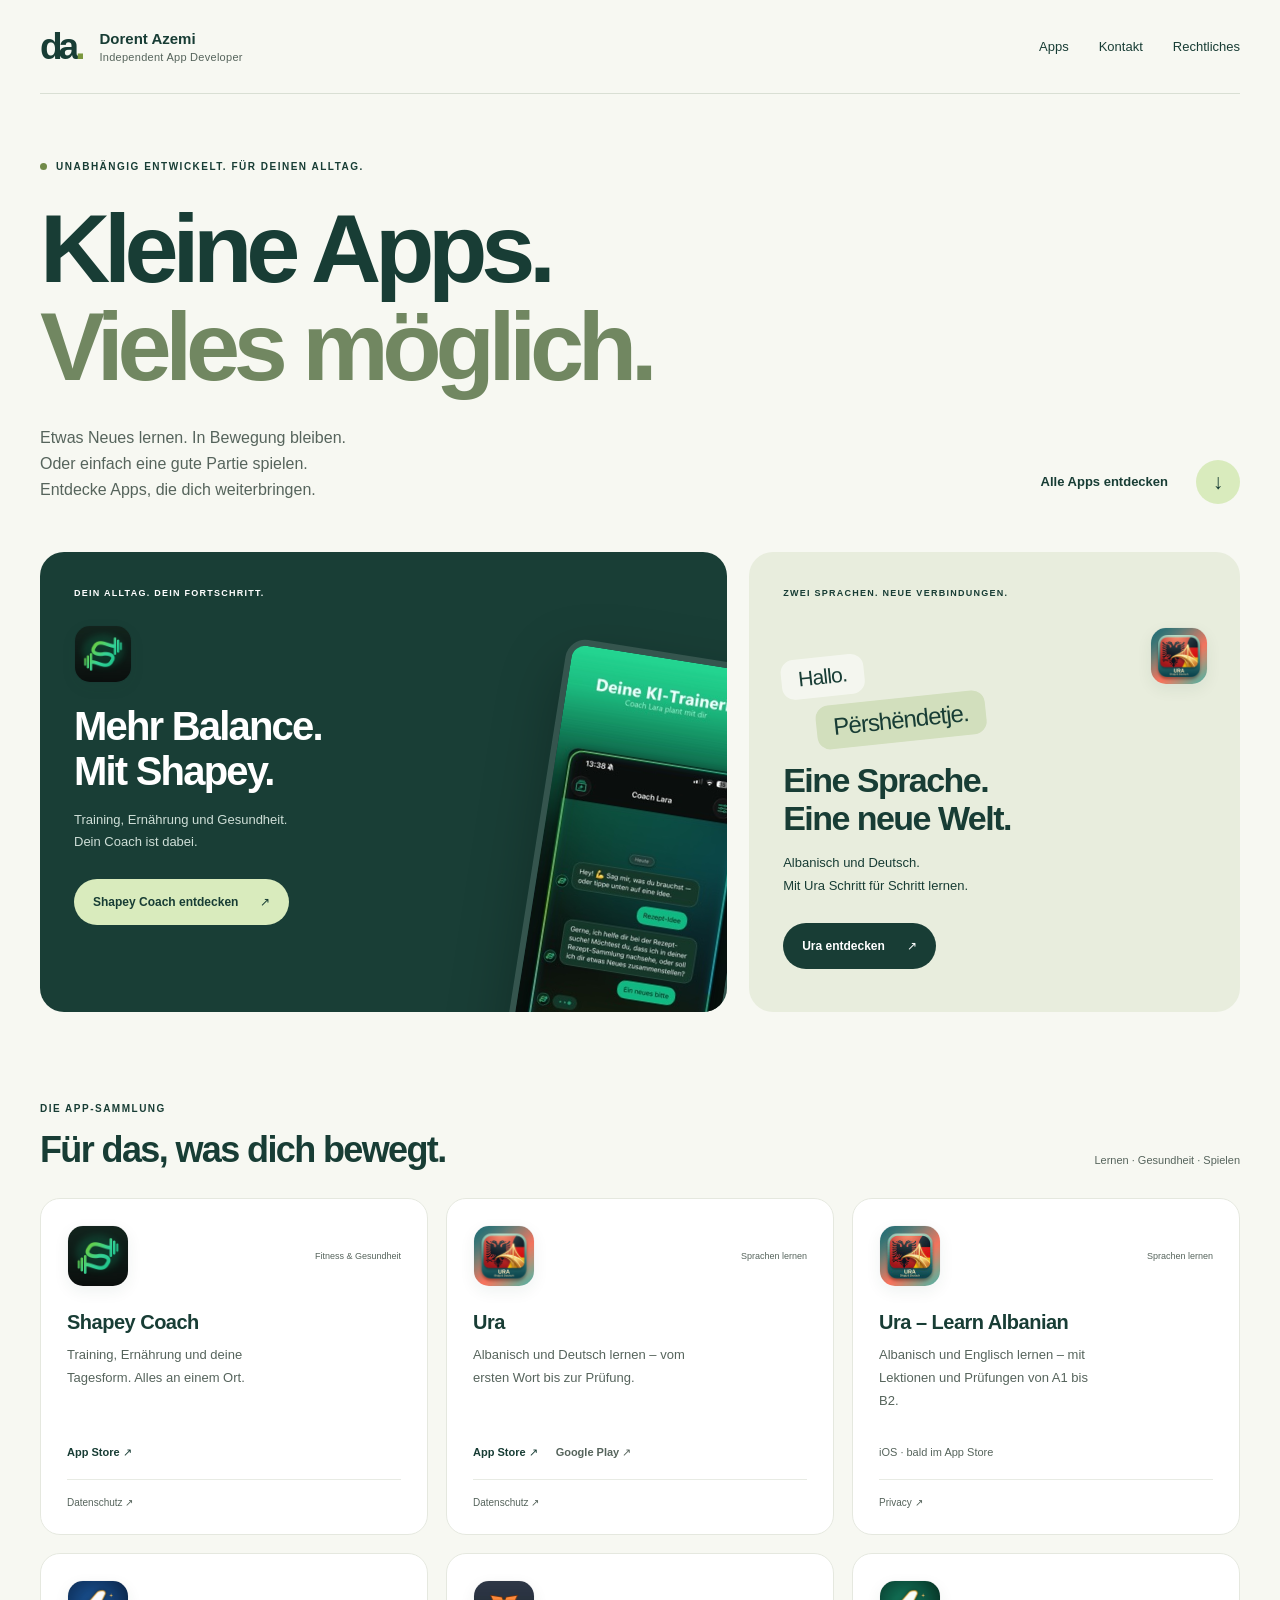
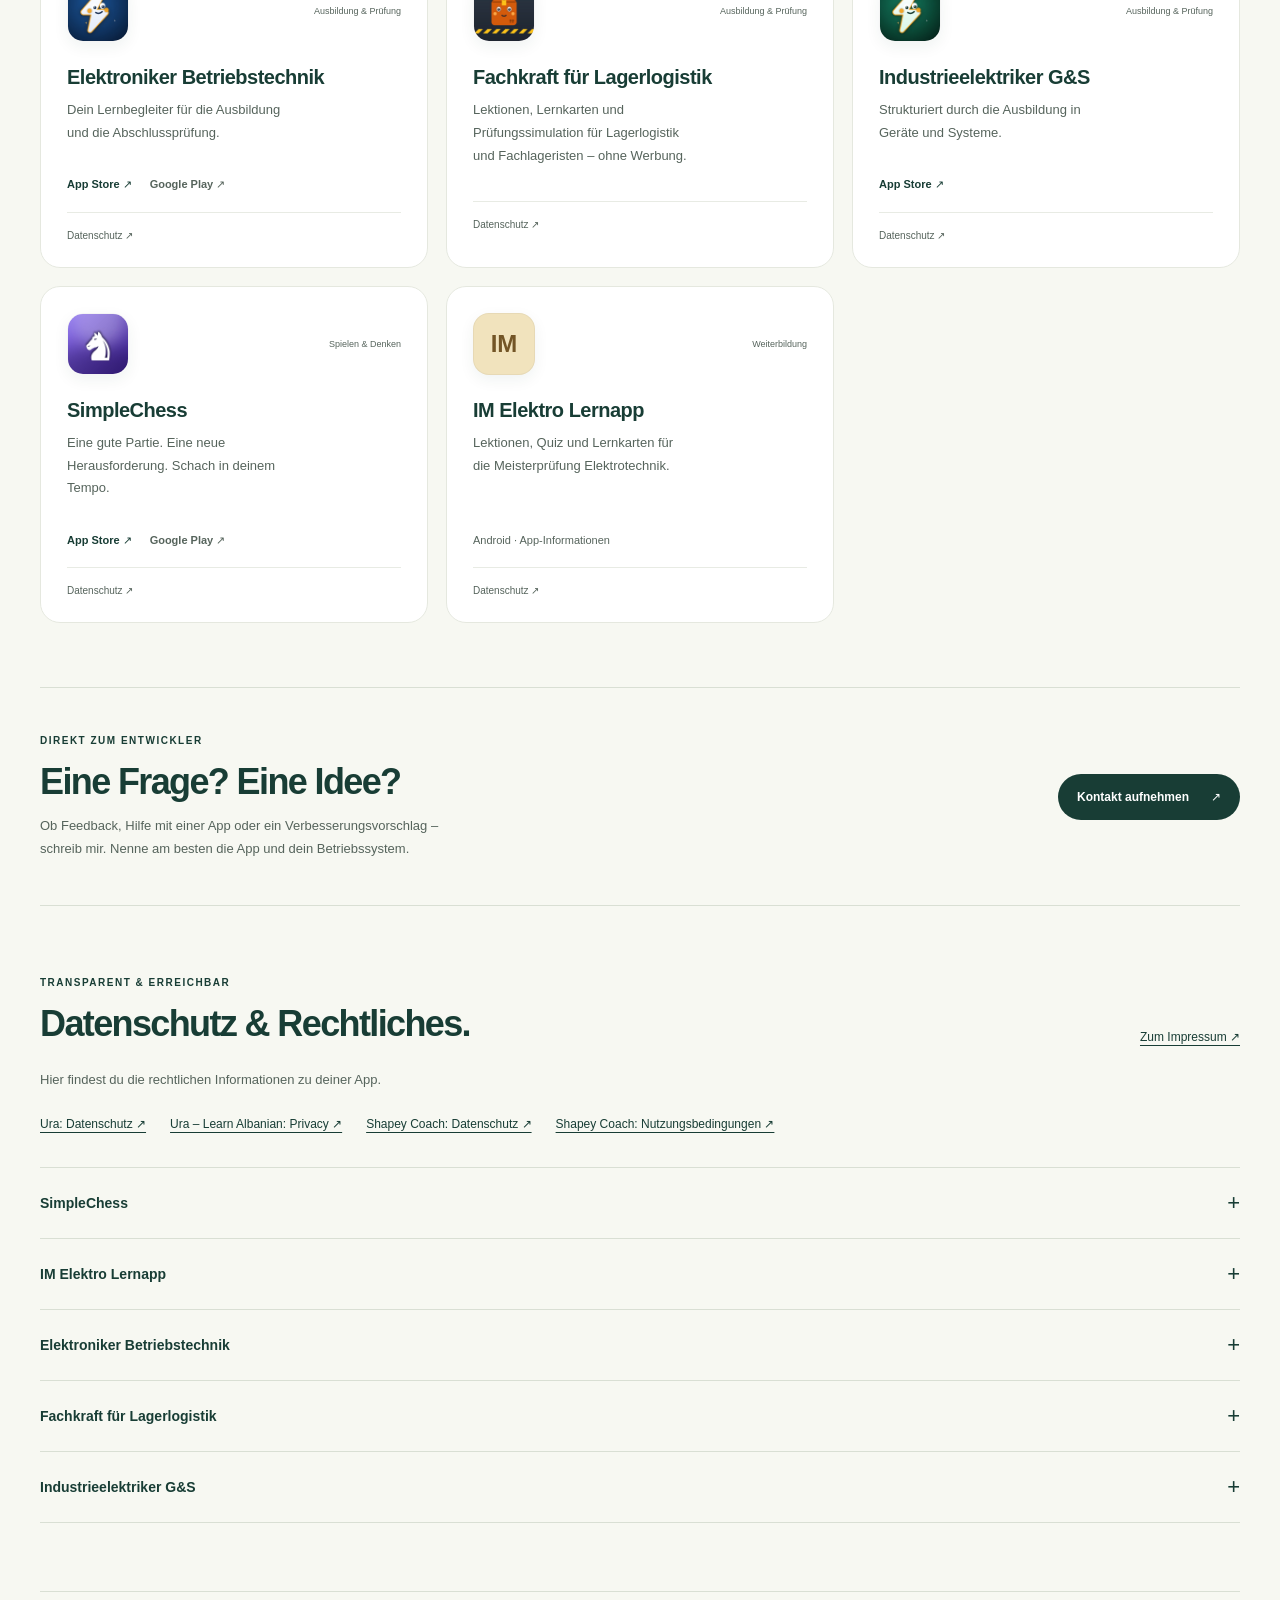
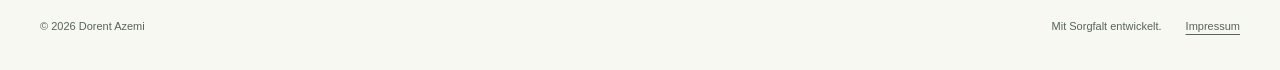
==== commit 5db44d9a: "Website: Hover-, Klick- und Scroll-Animationen; Karte Ura – Learn Albanian Co-Authored-By: Claude Op" ====
--- a/index.html
+++ b/index.html
@@ -21,6 +21,11 @@
  <h3>Ura</h3><p>Albanisch und Deutsch lernen – vom ersten Wort bis zur Prüfung.</p>
  <div class="store-links"><a class="store-link" href="https://apps.apple.com/de/app/id6800489101">App Store <span aria-hidden="true">↗</span></a><a class="store-link secondary" href="https://play.google.com/store/apps/details?id=com.uralingua.app">Google Play <span aria-hidden="true">↗</span></a></div>
  <a class="privacy-link" href="privacy-ura.html">Datenschutz <span aria-hidden="true">↗</span></a>
+ </article><article class="app-card ura-english" id="app-ura-english">
+ <div class="card-head"><img class="app-icon" src="assets/ura-english.jpg" alt="" width="72" height="72" loading="lazy"><span class="category">Sprachen lernen</span></div>
+ <h3>Ura – Learn Albanian</h3><p>Albanisch und Englisch lernen – mit Lektionen und Prüfungen von A1 bis B2.</p>
+ <div class="store-links"><span class="availability">iOS · bald im App Store</span></div>
+ <a class="privacy-link" href="privacy-ura-en.html">Privacy <span aria-hidden="true">↗</span></a>
  </article><article class="app-card ebt" id="app-ebt">
  <div class="card-head"><img class="app-icon" src="assets/6801128069.jpg" alt="" width="72" height="72" loading="lazy"><span class="category">Ausbildung & Prüfung</span></div>
  <h3>Elektroniker Betriebstechnik</h3><p>Dein Lernbegleiter für die Ausbildung und die Abschlussprüfung.</p>
@@ -573,4 +578,4 @@
 Verbraucherschlichtungsstelle teilzunehmen.</p></div>
   <p class="top"><a href="#top">↑ nach oben</a></p>
 </div></details></section></section>
-</main><footer class="site-footer shell"><span>© 2026 Dorent Azemi</span><span>Mit Sorgfalt entwickelt.</span><a href="impressum.html">Impressum</a></footer><script src="navigation.js"></script></body></html>+</main><footer class="site-footer shell"><span>© 2026 Dorent Azemi</span><span>Mit Sorgfalt entwickelt.</span><a href="impressum.html">Impressum</a></footer><script src="navigation.js"></script><script src="motion.js"></script></body></html>
--- a/styles.css
+++ b/styles.css
@@ -3,5 +3,42 @@
 @media(min-width:1350px){.feature-visual{right:5px;width:230px}}@media(max-width:1000px){.shell{width:calc(100% - 48px)}.feature{padding:28px}.feature h2{font-size:34px}.feature-visual{right:-45px;width:190px;top:125px}.feature-ura h2{font-size:30px}.feature-copy{width:72%}.app-card{padding:21px}.category{max-width:90px}.section-note{display:none}.app-card h3{font-size:18px}.card-head{align-items:start}.app-icon{width:55px;height:55px}}
 @media(max-width:700px){.shell{width:calc(100% - 36px)}.site-header{padding-block:20px}.brand{font-size:13px;gap:10px}.brand small{font-size:9px}.brand-mark{font-size:32px}.site-header nav{gap:16px;font-size:11px}.site-header nav a:last-child{display:none}.hero{padding-block:44px 34px}.eyebrow{font-size:9px;letter-spacing:.1em}.hero h1{font-size:clamp(52px,11.8vw,80px);margin-top:22px}.hero-bottom{align-items:start;flex-direction:column}.hero p{font-size:14px}.round-link{margin-top:0;font-size:12px;gap:18px}.round-link span{width:35px;height:35px}.featured{grid-template-columns:1fr;gap:16px}.feature{min-height:410px;padding:28px}.feature h2{font-size:37px}.feature-copy{width:70%}.feature-visual{width:200px;top:90px;right:-30px}.feature-ura{min-height:420px}.feature-ura .app-icon{right:30px;top:65px}.feature-ura h2{font-size:34px}.word-art{margin-top:0;margin-bottom:8px}.apps-section{padding-block:56px 44px}.section-heading{align-items:start;flex-direction:column;gap:15px;margin-bottom:22px}h2{font-size:29px}.app-grid{grid-template-columns:repeat(2,minmax(0,1fr));gap:12px}.app-card{padding:18px}.card-head{flex-direction:column;gap:13px}.category{text-align:left;max-width:none;font-size:9px}.app-card h3{font-size:18px;margin-top:16px}.app-card p{font-size:12px}.store-links{gap:0 15px}.store-link{font-size:11px}.contact-section{align-items:start;flex-direction:column;padding-block:34px}.contact-section p br{display:none}.legal-section{padding-block:44px}.legal-shortcuts{flex-direction:column;gap:0}.legal-body{font-size:14px}.site-footer{flex-wrap:wrap;font-size:10px;gap:15px}.site-footer span:nth-child(2){margin-left:0}.site-footer a{margin-left:auto}.document{font-size:15px}.document h1{font-size:29px}}
 @media(max-width:380px){.app-grid{grid-template-columns:1fr}.card-head{flex-direction:row}.feature-copy{width:85%}.feature-visual{opacity:.2;right:-60px}.feature-label{font-size:8px}.feature-ura .app-icon{width:48px;height:48px;right:20px}.word-art span+span{font-size:21px}.hero h1{font-size:49px}}
-@media(prefers-reduced-motion:reduce){html{scroll-behavior:auto}*,*::before,*::after{transition:none!important}}@media print{.site-header,.hero,.featured,.apps-section,.contact-section,.site-footer,.legal-shortcuts,.back-link{display:none}.shell{width:100%}.legal-body{max-width:none}.legal-section{padding:0}.legal-body a{color:inherit}}
+@media(prefers-reduced-motion:reduce){html{scroll-behavior:auto}*,*::before,*::after{transition:none!important;animation:none!important}}@media print{.reveal{opacity:1!important;translate:none!important}.ripple{display:none}.site-header,.hero,.featured,.apps-section,.contact-section,.site-footer,.legal-shortcuts,.back-link{display:none}.shell{width:100%}.legal-body{max-width:none}.legal-section{padding:0}.legal-body a{color:inherit}}
 @media(max-width:700px){.feature-copy{width:85%}.feature-shapey h2{font-size:32px}.feature-visual{width:145px;right:-55px;top:130px}.feature-shapey p{max-width:200px}}
+
+/* Motion: hover, click and scroll effects (motion.js adds ripples, reveals and the Shapey tilt) */
+:root{--ease-out:cubic-bezier(.22,1,.36,1);--ease-spring:cubic-bezier(.34,1.56,.64,1)}
+@keyframes rise{from{opacity:0;translate:0 28px}to{opacity:1;translate:0 0}}
+@keyframes pulse-dot{0%,100%{box-shadow:0 0 0 0 #718a4966}50%{box-shadow:0 0 0 6px #718a4900}}
+@keyframes ripple{from{transform:scale(0);opacity:.35}to{transform:scale(1);opacity:0}}
+@keyframes pop{0%{scale:1}35%{scale:.9}70%{scale:1.08}100%{scale:1}}
+@keyframes wiggle{0%,100%{rotate:0deg}30%{rotate:-4deg}60%{rotate:3deg}}
+@keyframes hop{0%,100%{translate:0 0}40%{translate:0 -7px}70%{translate:0 1px}}
+@keyframes unfold{from{opacity:0;translate:0 -8px}to{opacity:1;translate:0 0}}
+.hero .eyebrow,.hero h1,.hero-bottom{animation:rise .9s var(--ease-out) both}.hero h1{animation-delay:.1s}.hero-bottom{animation-delay:.22s}
+.status-dot{animation:pulse-dot 2.4s ease-in-out infinite}
+.js .reveal{opacity:0;translate:0 26px;transition:opacity .75s var(--ease-out) var(--reveal-delay,0ms),translate .85s var(--ease-out) var(--reveal-delay,0ms),transform .35s var(--ease-out),box-shadow .35s var(--ease-out),border-color .35s,background-color .35s}
+.js .reveal.is-visible{opacity:1;translate:0 0}
+.ripple{position:absolute;border-radius:50%;background:currentColor;pointer-events:none;animation:ripple .65s var(--ease-out) forwards}
+.button,.app-card,.feature,summary,.round-link span{position:relative;overflow:hidden}
+.brand-mark span{display:inline-block}.brand:hover .brand-mark span{animation:hop .6s var(--ease-spring)}
+.site-header nav a{text-decoration:none;background:linear-gradient(currentColor,currentColor) left 85%/0 1.5px no-repeat;transition:background-size .35s var(--ease-out),color .2s}.site-header nav a:hover{text-decoration:none;background-size:100% 1.5px;color:#4f6b2b}
+.button{transition:transform .3s var(--ease-spring),box-shadow .3s var(--ease-out),background-color .25s}.button span{transition:transform .3s var(--ease-spring)}
+.button:hover{transform:translateY(-3px);box-shadow:0 12px 26px #183d3526}.button:hover span{transform:translate(3px,-3px)}.button:active{transform:translateY(0) scale(.96);box-shadow:0 4px 10px #183d3520;transition-duration:.08s}
+.button-light:hover{background:#e6f4cf}.button-dark:hover{background:#245448}
+.round-link span{transition:transform .35s var(--ease-spring),background-color .25s}.round-link:hover span{transform:translateY(4px);background:#c9e2a3}.round-link:active span{transform:scale(.9)}
+.feature{transition:transform .45s var(--ease-out),box-shadow .45s var(--ease-out)}.feature:hover{transform:translateY(-5px);box-shadow:0 26px 50px #183d3522}.feature:active{transform:translateY(-2px) scale(.99)}
+.feature-visual{transition:transform .6s var(--ease-out),box-shadow .6s var(--ease-out)}.feature-shapey:hover .feature-visual{transform:perspective(900px) rotateX(var(--tilt-x,0deg)) rotateY(var(--tilt-y,0deg)) rotate(4deg) translateY(-10px) scale(1.03);box-shadow:0 34px 70px #0006}
+.feature .app-icon{transition:transform .45s var(--ease-spring)}.feature:hover .app-icon{transform:rotate(-8deg) scale(1.08)}
+.feature-ura:hover .word-art span{animation:wiggle .7s var(--ease-out)}.feature-ura:hover .word-art span+span{animation-delay:.12s}
+.word-art span{transition:background-color .3s}.feature-ura:hover .word-art span{background:#fff}.feature-ura:hover .word-art span+span{background:#c6dba5}
+.app-card:hover{transform:translateY(-6px);box-shadow:0 20px 40px #183d3514;border-color:#c9d8b4}.app-card:active{transform:translateY(-2px) scale(.985);transition-duration:.1s}
+.app-card .app-icon{transition:transform .45s var(--ease-spring),box-shadow .45s}.app-card:hover .app-icon{transform:rotate(-6deg) scale(1.1);box-shadow:0 10px 22px #173a3524}
+.app-card h3{transition:color .25s}.app-card:hover h3{color:#4f6b2b}
+.app-icon.is-popped,.feature-visual.is-popped{animation:pop .45s var(--ease-spring)}
+.store-link,.privacy-link,.legal-shortcuts a,.text-link{transition:color .2s}.store-link span,.privacy-link span{display:inline-block;transition:transform .3s var(--ease-spring)}
+.store-link:hover,.privacy-link:hover{color:#4f6b2b}.store-link:hover span,.privacy-link:hover span{transform:translate(3px,-3px)}
+.store-link:active,.privacy-link:active,.legal-shortcuts a:active,.text-link:active{opacity:.6}
+summary{transition:padding .3s var(--ease-out),color .2s}summary:hover{padding-left:10px;color:#4f6b2b}summary span{transition:transform .4s var(--ease-spring)}summary:hover span{transform:scale(1.2)}details[open]>summary span{transform:rotate(45deg)}details[open]>summary:hover span{transform:rotate(45deg) scale(1.2)}
+details[open]>.legal-body{animation:unfold .45s var(--ease-out)}
+@media(hover:none){.app-card:hover,.feature:hover{transform:none;box-shadow:none}.app-card:hover .app-icon,.feature:hover .app-icon{transform:none}summary:hover{padding-left:0}}
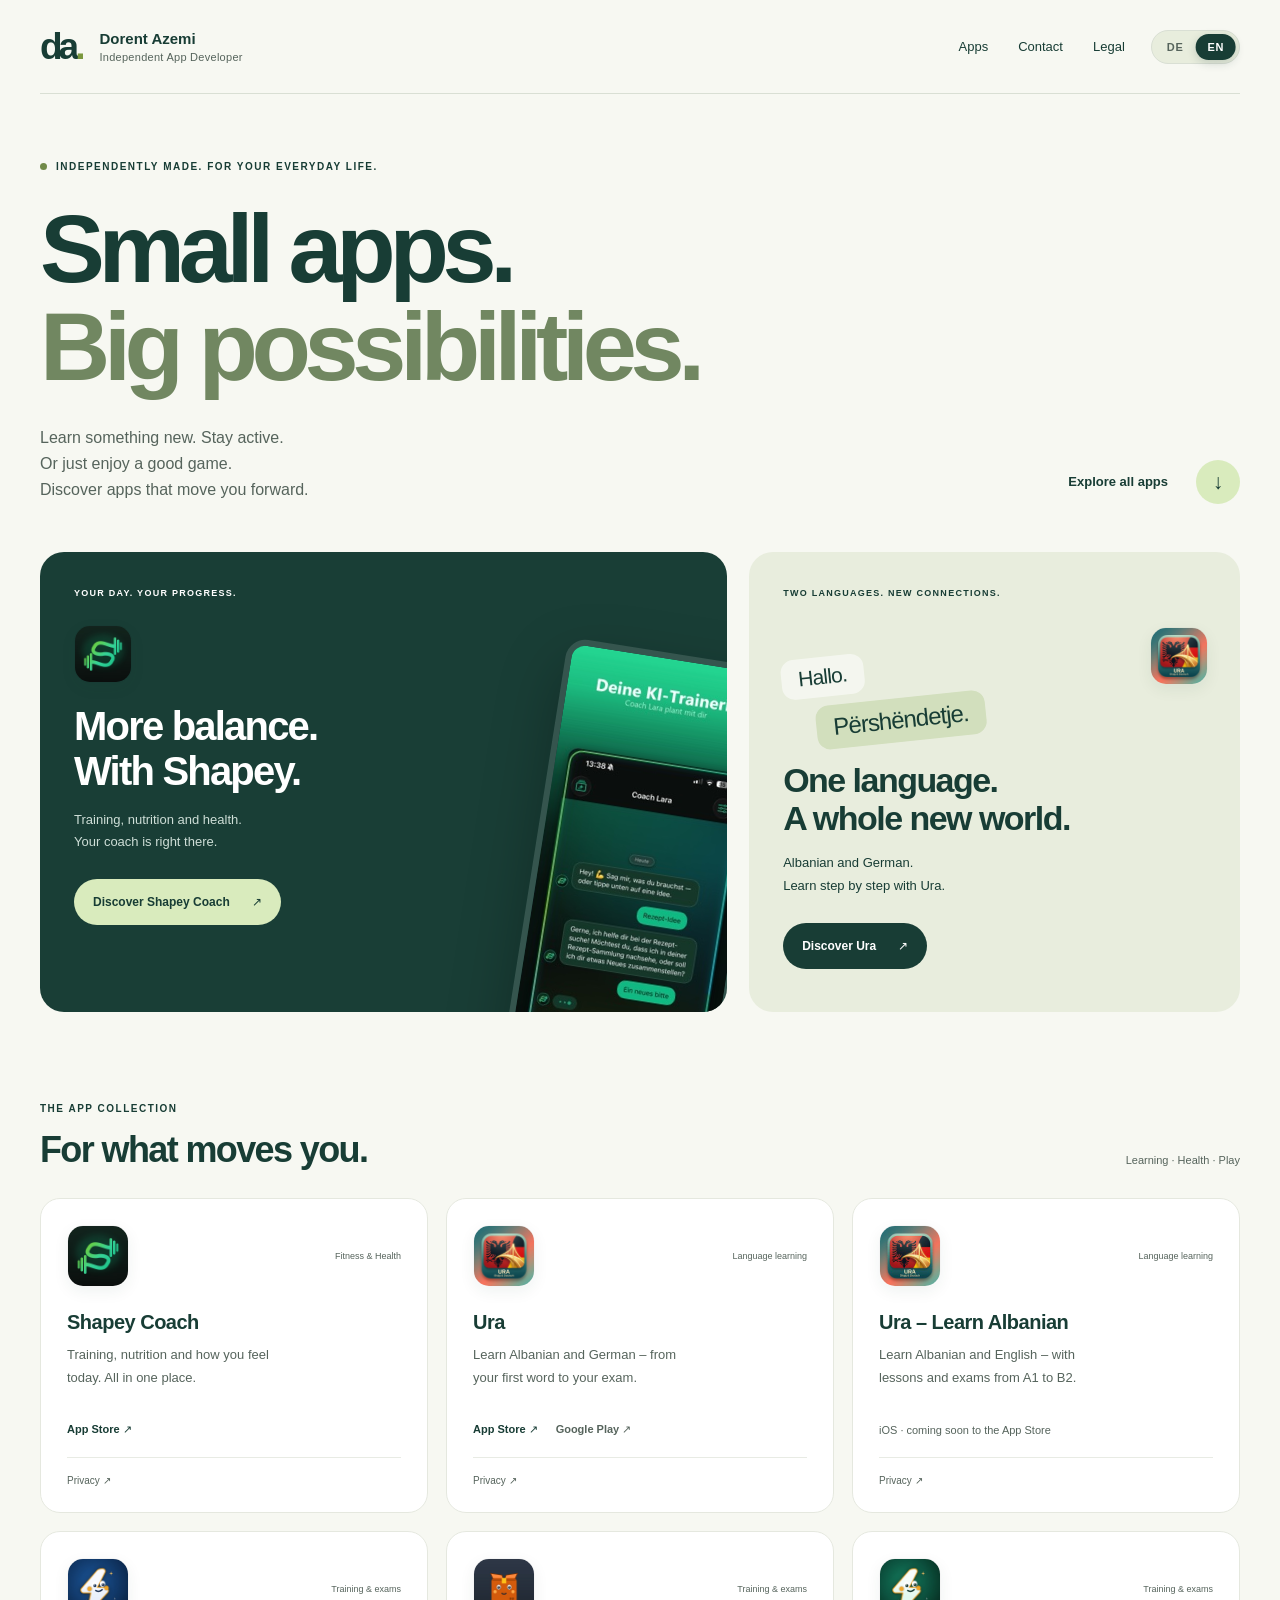
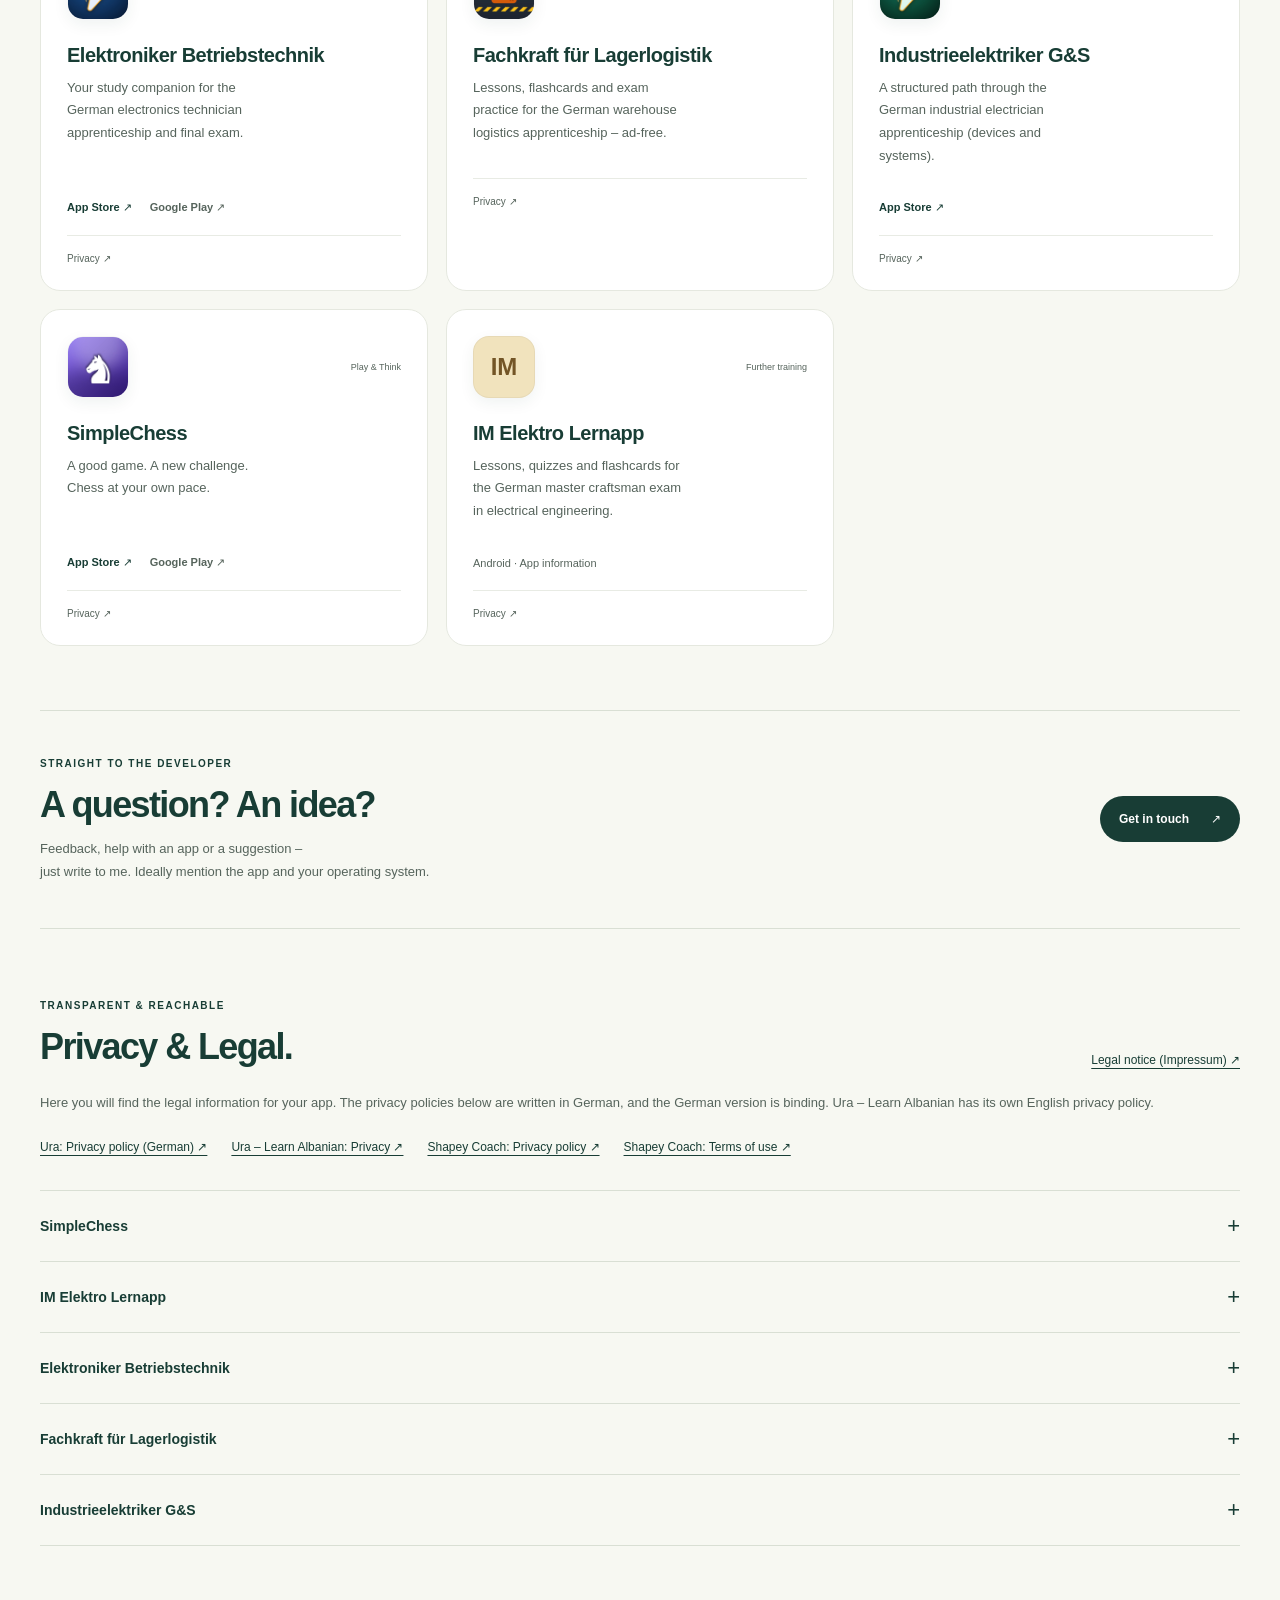
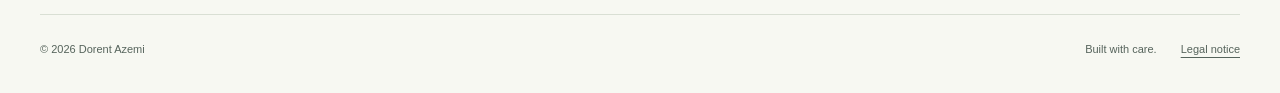
==== commit 2c2e9458: "Website: Sprachschalter DE/EN Co-Authored-By: Claude Opus 5.5 <noreply@anthropic.com>" ====
--- a/index.html
+++ b/index.html
@@ -578,4 +578,4 @@
 Verbraucherschlichtungsstelle teilzunehmen.</p></div>
   <p class="top"><a href="#top">↑ nach oben</a></p>
 </div></details></section></section>
-</main><footer class="site-footer shell"><span>© 2026 Dorent Azemi</span><span>Mit Sorgfalt entwickelt.</span><a href="impressum.html">Impressum</a></footer><script src="navigation.js"></script><script src="motion.js"></script></body></html>+</main><footer class="site-footer shell"><span>© 2026 Dorent Azemi</span><span>Mit Sorgfalt entwickelt.</span><a href="impressum.html">Impressum</a></footer><script src="language.js"></script><script src="navigation.js"></script><script src="motion.js"></script></body></html>
--- a/styles.css
+++ b/styles.css
@@ -42,3 +42,16 @@
 summary{transition:padding .3s var(--ease-out),color .2s}summary:hover{padding-left:10px;color:#4f6b2b}summary span{transition:transform .4s var(--ease-spring)}summary:hover span{transform:scale(1.2)}details[open]>summary span{transform:rotate(45deg)}details[open]>summary:hover span{transform:rotate(45deg) scale(1.2)}
 details[open]>.legal-body{animation:unfold .45s var(--ease-out)}
 @media(hover:none){.app-card:hover,.feature:hover{transform:none;box-shadow:none}.app-card:hover .app-icon,.feature:hover .app-icon{transform:none}summary:hover{padding-left:0}}
+
+/* Language switch (language.js) */
+.site-header nav{margin-left:auto}
+.lang-toggle{position:relative;display:inline-grid;grid-template-columns:1fr 1fr;margin-left:26px;padding:3px;border-radius:100px;background:#e8eddd;border:1px solid var(--line);flex-shrink:0}
+.lang-toggle::before{content:"";position:absolute;inset:3px auto 3px 3px;width:calc(50% - 3px);border-radius:100px;background:var(--ink);box-shadow:0 3px 10px #183d3530;transition:translate .4s var(--ease-spring)}
+.lang-toggle[data-active="en"]::before{translate:100% 0}
+.lang-toggle button{position:relative;z-index:1;border:0;background:none;font:inherit;font-size:11px;font-weight:700;letter-spacing:.06em;color:var(--muted);padding:7px 12px;border-radius:100px;cursor:pointer;transition:color .25s,scale .2s var(--ease-spring)}
+.lang-toggle button[aria-pressed="true"]{color:#fff}.lang-toggle button:hover{color:var(--ink)}.lang-toggle button[aria-pressed="true"]:hover{color:#fff}
+.lang-toggle button:active{scale:.9}.lang-toggle button:focus-visible{outline:3px solid #a44a20;outline-offset:2px}
+@media(max-width:700px){.lang-toggle{margin-left:14px}.lang-toggle button{padding:6px 9px;font-size:10px}}
+.brand-mark{white-space:nowrap}
+@media(max-width:420px){.brand small{display:none}.site-header nav{gap:12px}.lang-toggle{margin-left:10px}}
+@media print{.lang-toggle{display:none}}
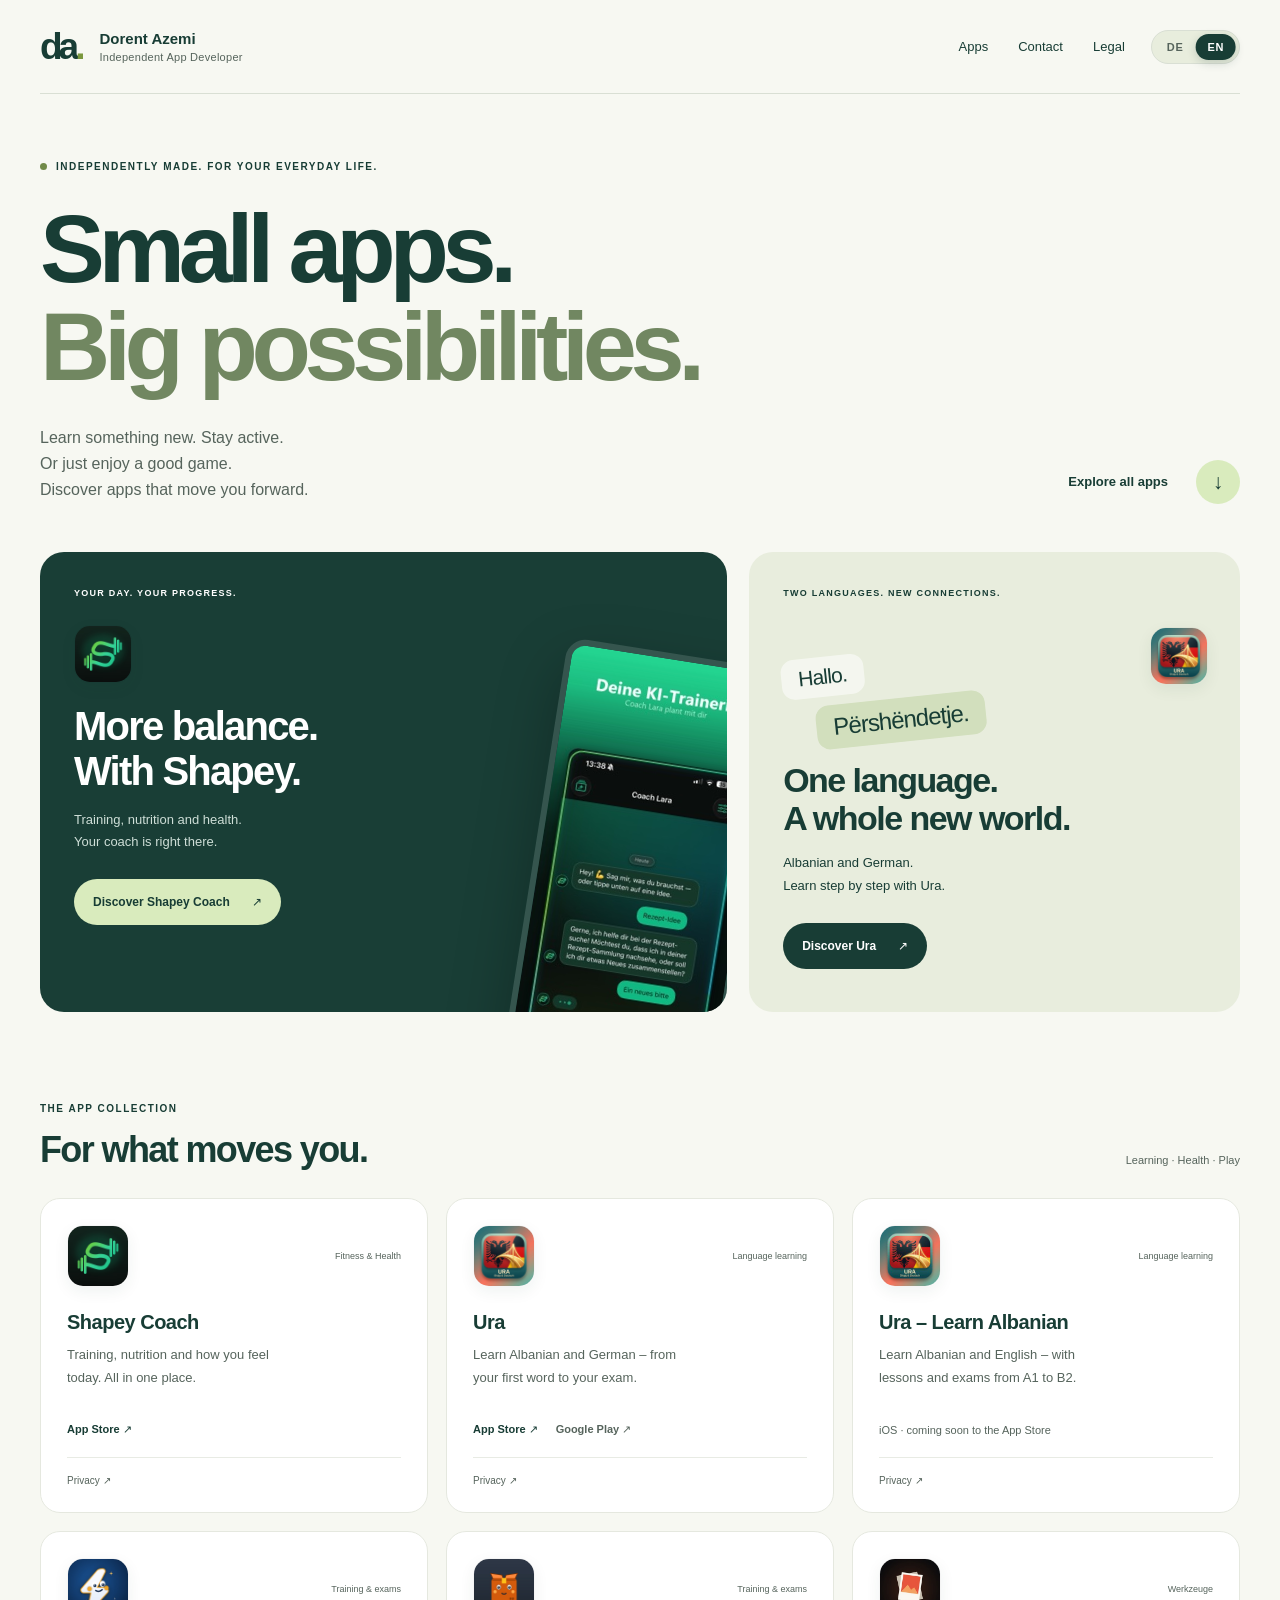
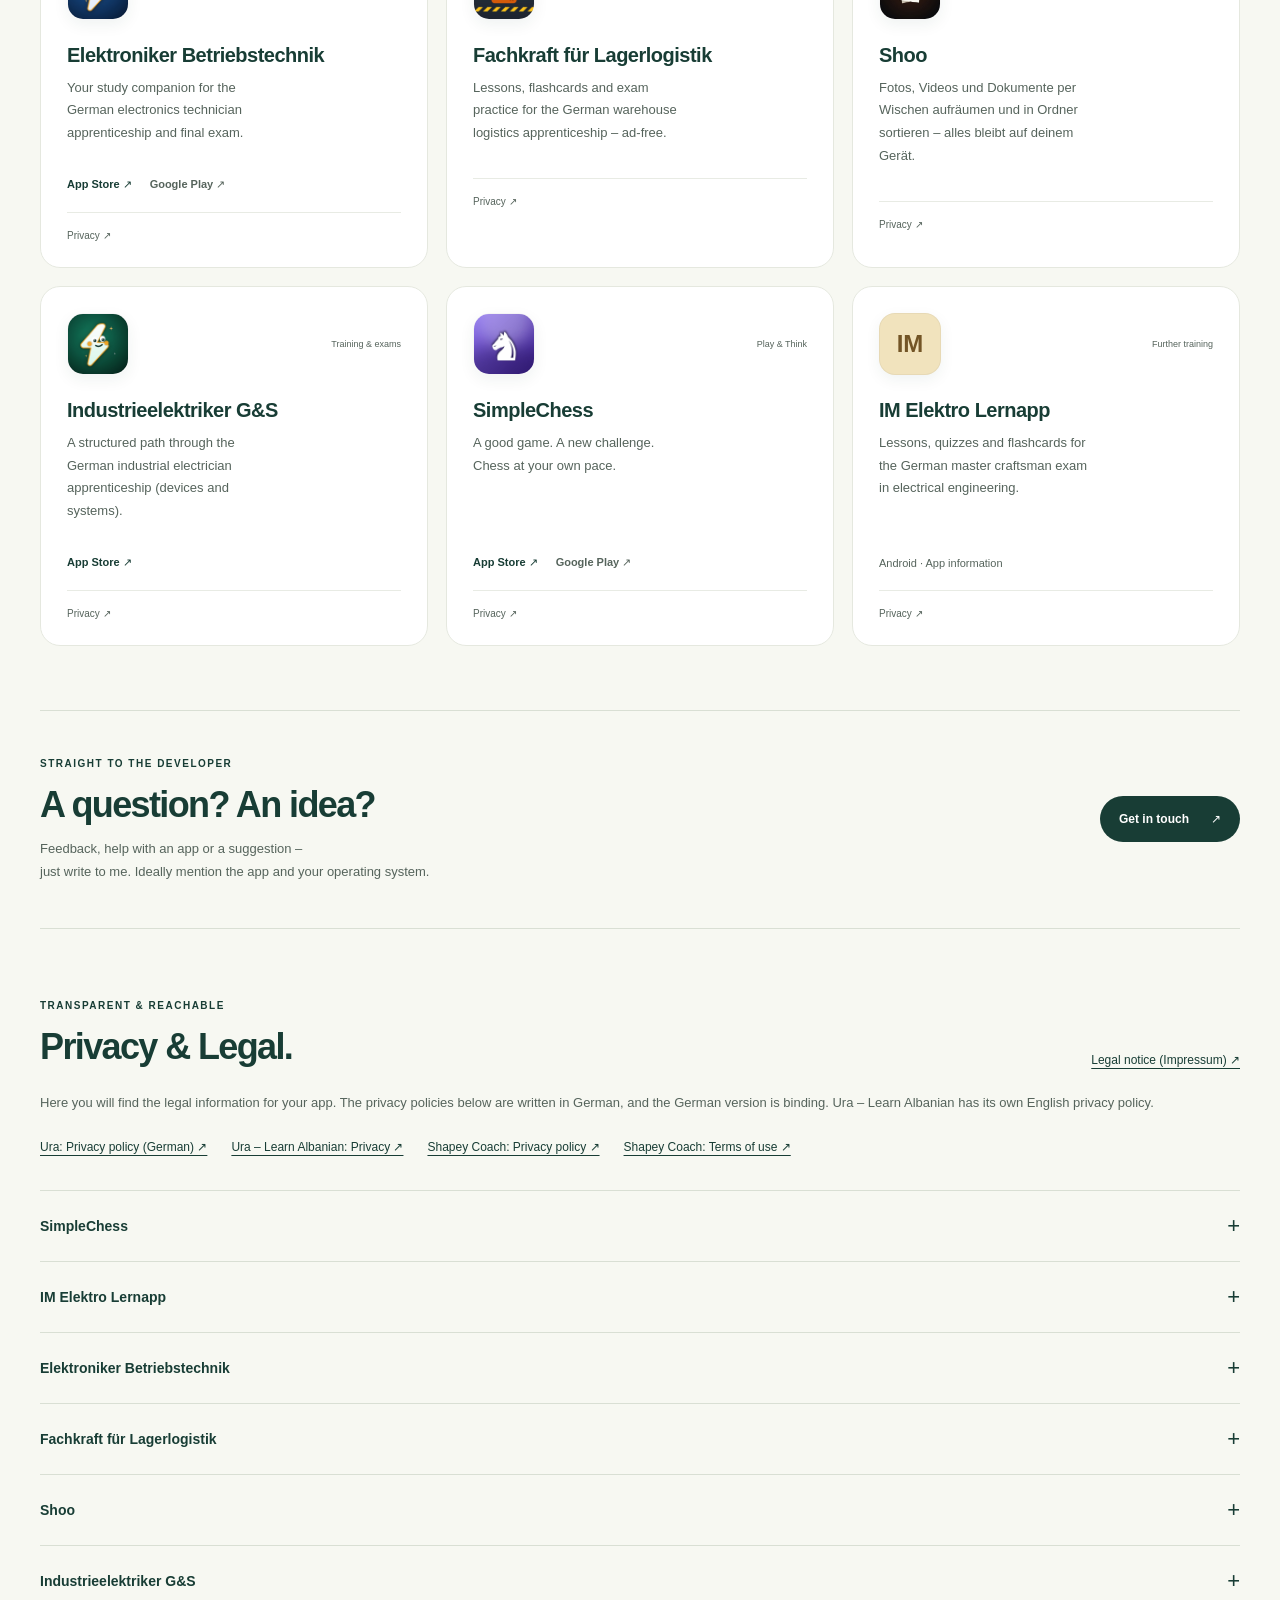
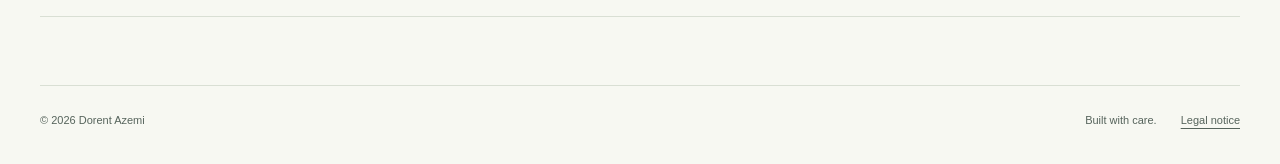
==== commit 1a0fdbbd: "Shoo: App-Kachel, Datenschutzerklärung (Android + iOS) und Impressum Co-Authored-By: Claude Opus 5.5" ====
--- a/index.html
+++ b/index.html
@@ -35,6 +35,10 @@
  <div class="card-head"><img class="app-icon" src="assets/lagerlogistik.jpg" alt="" width="72" height="72" loading="lazy"><span class="category">Ausbildung & Prüfung</span></div>
  <h3>Fachkraft für Lagerlogistik</h3><p>Lektionen, Lernkarten und Prüfungssimulation für Lagerlogistik und Fachlageristen – ohne Werbung.</p>
  <a class="privacy-link" href="#lagerlogistik-datenschutz">Datenschutz <span aria-hidden="true">↗</span></a>
+ </article><article class="app-card shoo" id="app-shoo">
+ <div class="card-head"><img class="app-icon" src="assets/shoo.jpg" alt="" width="72" height="72" loading="lazy"><span class="category">Werkzeuge</span></div>
+ <h3>Shoo</h3><p>Fotos, Videos und Dokumente per Wischen aufräumen und in Ordner sortieren – alles bleibt auf deinem Gerät.</p>
+ <a class="privacy-link" href="#shoo-datenschutz">Datenschutz <span aria-hidden="true">↗</span></a>
  </article><article class="app-card iegs" id="app-iegs">
  <div class="card-head"><img class="app-icon" src="assets/6800856107.jpg" alt="" width="72" height="72" loading="lazy"><span class="category">Ausbildung & Prüfung</span></div>
  <h3>Industrieelektriker G&amp;S</h3><p>Strukturiert durch die Ausbildung in Geräte und Systeme.</p>
@@ -159,9 +163,8 @@
 Deutschland</p>
 <h4>Kontakt</h4>
 <p>E-Mail: <a href="mailto:dorentazemi@gmail.com">dorentazemi@gmail.com</a></p>
-<h4>Umsatzsteuer</h4>
-<p>[Umsatzsteuer-Identifikationsnummer gemäß § 27a UStG, falls vorhanden – sonst diese Zeile
-entfernen. Kleinunternehmer nach § 19 UStG: optionaler Hinweis, dass keine USt ausgewiesen wird.]</p>
+<h4>Wirtschafts-Identifikationsnummer</h4>
+<p>Wirtschafts-Identifikationsnummer gemäß § 139c AO: DE343835192</p>
 <h4>Verantwortlich für den Inhalt</h4>
 <p>Dorent Azemi (Anschrift wie oben)</p>
 <h4>Hinweise</h4>
@@ -283,9 +286,8 @@
 Deutschland</p>
 <h4>Kontakt</h4>
 <p>E-Mail: <a href="mailto:dorentazemi@gmail.com">dorentazemi@gmail.com</a></p>
-<h4>Umsatzsteuer</h4>
-<p>[Umsatzsteuer-Identifikationsnummer gemäß § 27a UStG, falls vorhanden – sonst diese Zeile
-entfernen. Kleinunternehmer nach § 19 UStG: optionaler Hinweis, dass keine USt ausgewiesen wird.]</p>
+<h4>Wirtschafts-Identifikationsnummer</h4>
+<p>Wirtschafts-Identifikationsnummer gemäß § 139c AO: DE343835192</p>
 <h4>Verantwortlich für den Inhalt</h4>
 <p>Dorent Azemi (Anschrift wie oben)</p>
 <h4>Hinweise</h4>
@@ -411,9 +413,8 @@
 Deutschland</p>
 <h4>Kontakt</h4>
 <p>E-Mail: <a href="mailto:dorentazemi@gmail.com">dorentazemi@gmail.com</a></p>
-<h4>Umsatzsteuer</h4>
-<p>[Umsatzsteuer-Identifikationsnummer gemäß § 27a UStG, falls vorhanden – sonst diese Zeile
-entfernen. Kleinunternehmer nach § 19 UStG: optionaler Hinweis, dass keine USt ausgewiesen wird.]</p>
+<h4>Wirtschafts-Identifikationsnummer</h4>
+<p>Wirtschafts-Identifikationsnummer gemäß § 139c AO: DE343835192</p>
 <h4>Verantwortlich für den Inhalt</h4>
 <p>Dorent Azemi (Anschrift wie oben)</p>
 <h4>Hinweise</h4>
@@ -473,6 +474,110 @@
 Deutschland</p>
 <h4>Kontakt</h4>
 <p>E-Mail: <a href="mailto:dorentazemi@gmail.com">dorentazemi@gmail.com</a></p>
+<h4>Wirtschafts-Identifikationsnummer</h4>
+<p>Wirtschafts-Identifikationsnummer gemäß § 139c AO: DE343835192</p>
+<h4>Verbraucherstreitbeilegung</h4>
+<p>Wir sind nicht bereit oder verpflichtet, an Streitbeilegungsverfahren vor einer Verbraucherschlichtungsstelle teilzunehmen.</p></div>
+  <hr>
+  <div class="doc" id="lagerlogistik-ios-datenschutz"><h3>Datenschutzerklärung – Lagerlogistik Prüfung &amp; Quiz (iOS)</h3>
+<p><strong>Stand:</strong> 23.10.2026</p>
+<h4>1. Verantwortlicher</h4>
+<p>Dorent Azemi<br>
+Hauptstraße 99<br>
+66851 Queidersbach<br>
+Deutschland<br>
+E-Mail: <a href="mailto:dorentazemi@gmail.com">dorentazemi@gmail.com</a></p>
+<h4>2. Überblick</h4>
+<p>„Lagerlogistik Prüfung &amp; Quiz" für iPhone und iPad (nachfolgend „App") ist eine Lern-App zur Ausbildungs- und Prüfungsvorbereitung für Fachkräfte für Lagerlogistik und Fachlageristen. Die App hat <strong>keine Benutzerkonten und keine Analyse-Dienste</strong>. Dein Lernfortschritt bleibt auf deinem Gerät. Personenbezogene Daten werden nur verarbeitet, soweit es für die Werbefinanzierung der kostenlosen Version (Ziffer 4) und für den optionalen In-App-Kauf „Pro" (Ziffer 5) nötig ist.</p>
+<h4>3. Lokal gespeicherte Daten</h4>
+<p>Die App speichert auf deinem Gerät: abgeschlossene Lektionen, Quiz- und Prüfungsergebnisse, den Lernkarten-Status und deine Einstellungen. Diese Daten werden nicht an uns oder Dritte übertragen.</p>
+<ul>
+<li><strong>Zweck:</strong> Bereitstellung der Lernfunktionen und Anzeige deines Lernfortschritts.</li>
+<li><strong>Rechtsgrundlage:</strong> Art. 6 Abs. 1 lit. b DSGVO; das Speichern auf deinem Endgerät ist für den Dienst unbedingt erforderlich (§ 25 Abs. 2 Nr. 2 TDDDG).</li>
+<li><strong>Speicherdauer:</strong> bis du die App löschst.</li>
+</ul>
+<h4>4. Werbung (Unity LevelPlay) – nur in der kostenlosen Version</h4>
+<p>Die kostenlose Version zeigt Werbung über <strong>Unity LevelPlay</strong> und angebundene Werbenetzwerke (Unity Ads; Anbieter: Unity Technologies ApS, Nils Hemmingsens Gade 24, 1153 Kopenhagen, Dänemark bzw. Unity Technologies SF, San Francisco, USA; Mediation über ironSource Ltd., Israel, Teil der Unity-Gruppe). Zur Auslieferung einer Anzeige werden insbesondere verarbeitet:</p>
+<ul>
+<li>IP-Adresse (gekürzt bzw. zur Auslieferung),</li>
+<li>Geräte- und Systeminformationen (z. B. Gerätetyp, iOS-Version, Sprache),</li>
+<li>Interaktionen mit Anzeigen (Einblendung, Klick).</li>
+</ul>
+<p>Es wird <strong>ausschließlich nicht-personalisierte</strong> (kontextbezogene) Werbung ausgeliefert. Das Werbe-SDK ist dauerhaft auf „keine Einwilligung" gesetzt; es findet kein appübergreifendes Tracking und keine Profilbildung zu Werbezwecken statt. Die App zeigt deshalb keinen App-Tracking-Transparency-Dialog und greift nicht auf die Werbe-ID (IDFA) zu.</p>
+<ul>
+<li><strong>Zweck:</strong> Finanzierung der kostenlos bereitgestellten App.</li>
+<li><strong>Rechtsgrundlage:</strong> Art. 6 Abs. 1 lit. f DSGVO (berechtigtes Interesse an werbefinanzierter Bereitstellung); soweit Informationen auf deinem Endgerät gespeichert oder ausgelesen werden, die für die Anzeige unbedingt erforderlich sind, § 25 Abs. 2 Nr. 2 TDDDG.</li>
+</ul>
+<p>Weitere Informationen: <a href="https://unity.com/legal/privacy-policy">Unity-Datenschutzerklärung</a>. Für Israel besteht ein Angemessenheitsbeschluss der EU-Kommission. Nach dem Kauf von „Pro" wird keine Werbung mehr angezeigt.</p>
+<h4>5. In-App-Kauf „Pro" (Apple App Store, RevenueCat)</h4>
+<p>Der optionale Einmalkauf „Pro" entfernt die Werbung und schaltet alle Prüfungssätze frei. Die Zahlung wickelt <strong>Apple</strong> (Apple Distribution International Ltd., Hollyhill Industrial Estate, Hollyhill, Cork, Irland) vollständig ab; wir erhalten keine Zahlungsdaten.</p>
+<p>Zur Verwaltung und Wiederherstellung des Kaufs nutzen wir <strong>RevenueCat</strong> (RevenueCat, Inc., 1032 E Brandon Blvd #3003, Brandon, FL 33511, USA). Dabei werden verarbeitet: eine zufällig erzeugte, anonyme App-Nutzerkennung (kein Name, keine E-Mail-Adresse), die Kaufbelege von Apple (Produkt, Kaufzeitpunkt, Preis, Land/Währung) sowie technische Angaben wie Gerätetyp, iOS- und App-Version und IP-Adresse.</p>
+<ul>
+<li><strong>Zweck:</strong> Abwicklung, Freischaltung und Wiederherstellung des Kaufs.</li>
+<li><strong>Rechtsgrundlage:</strong> Art. 6 Abs. 1 lit. b DSGVO (Vertragserfüllung).</li>
+</ul>
+<p>Datenschutzinformationen: <a href="https://www.apple.com/legal/privacy/">Apple</a>, <a href="https://www.revenuecat.com/privacy">RevenueCat</a>.</p>
+<h4>6. App Store</h4>
+<p>Die App wird über den Apple App Store vertrieben. Beim Herunterladen verarbeitet Apple Daten in eigener Verantwortung; darauf haben wir keinen Einfluss.</p>
+<h4>7. Empfänger und Drittlandübermittlung</h4>
+<p>Empfänger im oben beschriebenen Umfang sind Unity/ironSource, Apple und RevenueCat. Dabei können Daten in Drittländer, insbesondere die USA, übermittelt werden. Die Übermittlung stützt sich auf das EU-US Data Privacy Framework, soweit der Anbieter zertifiziert ist, im Übrigen auf Standardvertragsklauseln (Art. 46 DSGVO). Darüber hinaus geben wir keine personenbezogenen Daten weiter.</p>
+<h4>8. Speicherdauer</h4>
+<ul>
+<li>Lokale Lerndaten: bis zur Löschung der App.</li>
+<li>Werbe-, Kauf- und Kaufverwaltungsdaten: nach den Fristen des jeweiligen Anbieters; Kaufbelege so lange, wie es für die Freischaltung und gesetzliche Aufbewahrungspflichten nötig ist.</li>
+</ul>
+<h4>9. Deine Rechte</h4>
+<p>Du hast das Recht auf Auskunft (Art. 15 DSGVO), Berichtigung (Art. 16), Löschung (Art. 17), Einschränkung der Verarbeitung (Art. 18), Datenübertragbarkeit (Art. 20) und Widerspruch (Art. 21), insbesondere gegen Verarbeitungen auf Grundlage berechtigter Interessen. Außerdem kannst du dich bei einer Datenschutz-Aufsichtsbehörde beschweren (Art. 77 DSGVO). Zur Ausübung deiner Rechte genügt eine E-Mail an die Adresse in Ziffer 1.</p>
+<h4>10. Kinder</h4>
+<p>Die App richtet sich an Auszubildende und nicht gezielt an Kinder.</p>
+<h4>11. Änderungen</h4>
+<p>Ändert sich die Datenverarbeitung der App, passen wir diese Datenschutzerklärung an. Es gilt die jeweils hier veröffentlichte Fassung.</p>
+<p><em>Hinweis zu den Inhalten: Teile der Lerninhalte wurden mithilfe von KI-Werkzeugen erstellt und redaktionell geprüft. Eine KI-gestützte Interaktion mit Nutzerinnen und Nutzern findet in der App nicht statt.</em></p></div>
+  <p class="top"><a href="#top">↑ nach oben</a></p>
+</div></details></section>
+<section id="shoo" class="legal-app"><details><summary>Shoo<span aria-hidden="true">+</span></summary><div class="legal-body">
+
+  <div class="doc" id="shoo-datenschutz"><h3>Datenschutzerklärung – Shoo (Android und iOS)</h3>
+<p><strong>Stand:</strong> 31.10.2026</p>
+<h4>1. Verantwortlicher</h4>
+<p>Dorent Azemi<br>
+Hauptstraße 99<br>
+66851 Queidersbach<br>
+Deutschland<br>
+E-Mail: <a href="mailto:dorentazemi@gmail.com">dorentazemi@gmail.com</a></p>
+<h4>2. Überblick</h4>
+<p>„Shoo" (nachfolgend „App") hilft dir, Fotos, Videos und Dokumente auf deinem Gerät aufzuräumen: Du gehst sie einzeln durch, behältst sie, löschst sie oder sortierst sie in Ordner. Die App arbeitet <strong>ausschließlich lokal auf deinem Gerät</strong>. Sie hat <strong>keine Benutzerkonten, keine Werbung, keine In-App-Käufe und keine Analyse- oder Tracking-Dienste</strong> und überträgt keine Fotos, Dateien oder sonstigen personenbezogenen Daten an uns oder an Dritte.</p>
+<h4>3. Zugriff auf Fotos und Videos</h4>
+<p>Damit du deine Mediathek durchgehen kannst, fragt die App nach der Berechtigung für Fotos und Videos. Du entscheidest selbst, ob du alle oder nur ausgewählte Medien freigibst, und kannst die Freigabe jederzeit in den Systemeinstellungen ändern. Die App liest Vorschaubilder sowie Name, Größe, Datum und Ordner der Dateien, um sie anzuzeigen und zu sortieren. Was du zum Löschen markierst, wird erst nach einer Bestätigung durch das Betriebssystem in dessen Papierkorb („Zuletzt gelöscht") verschoben und ist dort für eine begrenzte Zeit wiederherstellbar.</p>
+<h4>4. Zugriff auf Dokumente und Ordner</h4>
+<p>Für die Funktion „Dokumente" wählst du über den Datei- bzw. Ordnerauswahldialog des Betriebssystems selbst aus, welche Ordner oder Dateien die App sehen darf und in welche Zielordner („Fächer") sortiert werden soll. Die App greift nur auf diese freigegebenen Orte zu. Beim Einsortieren verschiebt sie die Datei in den gewählten Ordner. Dokumente, die du zum Löschen markierst, werden nach deiner Bestätigung in der App <strong>endgültig</strong> gelöscht, da es hierfür keinen System-Papierkorb gibt. Freigaben kannst du in der App jederzeit wieder entfernen.</p>
+<h4>5. Lokal gespeicherte Daten</h4>
+<p>Auf deinem Gerät speichert die App: welche Dateien du behalten hast (damit sie nicht erneut erscheinen), die freigegebenen Quellen und Fächer sowie deine Statistik (freigemachter Speicher, Anzahl gelöschter, behaltener und einsortierter Dateien, Datum der Durchgänge). Diese Daten verlassen dein Gerät nicht.</p>
+<ul>
+<li><strong>Zweck:</strong> Bereitstellung der Aufräum-, Sortier- und Statistikfunktionen.</li>
+<li><strong>Rechtsgrundlage:</strong> Art. 6 Abs. 1 lit. b DSGVO (Bereitstellung der von dir genutzten App-Funktionen); das Speichern und Auslesen auf deinem Endgerät ist für diesen Dienst unbedingt erforderlich (§ 25 Abs. 2 Nr. 2 TDDDG).</li>
+<li><strong>Speicherdauer:</strong> bis du die App-Daten löschst oder die App deinstallierst.</li>
+</ul>
+<h4>6. Kontakt per E-Mail</h4>
+<p>Wenn du uns eine E-Mail schreibst, verarbeiten wir deine E-Mail-Adresse und den Inhalt deiner Nachricht, um deine Anfrage zu beantworten (Art. 6 Abs. 1 lit. f DSGVO, berechtigtes Interesse an der Beantwortung von Anfragen). Die Nachricht wird gelöscht, sobald die Anfrage abschließend bearbeitet ist, sofern keine gesetzlichen Aufbewahrungspflichten bestehen.</p>
+<h4>7. App Store und Google Play</h4>
+<p>Die App wird über den Apple App Store (Apple Distribution International Ltd., Hollyhill Industrial Estate, Hollyhill, Cork, Irland) und Google Play (Google Ireland Limited, Gordon House, Barrow Street, Dublin 4, Irland) vertrieben. Beim Herunterladen verarbeiten Apple bzw. Google Daten in eigener Verantwortung; wir haben darauf keinen Einfluss. Informationen: <a href="https://www.apple.com/de/legal/privacy/">apple.com/de/legal/privacy</a> und <a href="https://policies.google.com/privacy">policies.google.com/privacy</a>.</p>
+<h4>8. Deine Rechte</h4>
+<p>Du hast das Recht auf Auskunft (Art. 15 DSGVO), Berichtigung (Art. 16), Löschung (Art. 17), Einschränkung der Verarbeitung (Art. 18), Datenübertragbarkeit (Art. 20) und Widerspruch (Art. 21). Außerdem kannst du dich bei einer Datenschutz-Aufsichtsbehörde beschweren (Art. 77 DSGVO), z. B. bei der für deinen Wohnsitz zuständigen Landesdatenschutzbehörde. Die lokal gespeicherten Daten kannst du jederzeit selbst löschen (App-Daten löschen oder App deinstallieren).</p>
+<h4>9. Änderungen</h4>
+<p>Ändert sich die Datenverarbeitung der App (z. B. durch In-App-Käufe oder neue Funktionen), passen wir diese Datenschutzerklärung vorher an. Es gilt die jeweils hier veröffentlichte Fassung.</p></div>
+
+  <div class="doc" id="shoo-impressum"><h3>Impressum</h3>
+<p><strong>Stand:</strong> 31.10.2026</p>
+<h4>Angaben gemäß § 5 DDG</h4>
+<p>Dorent Azemi<br>
+Hauptstraße 99<br>
+66851 Queidersbach<br>
+Deutschland</p>
+<h4>Kontakt</h4>
+<p>E-Mail: <a href="mailto:dorentazemi@gmail.com">dorentazemi@gmail.com</a></p>
+<h4>Wirtschafts-Identifikationsnummer</h4>
+<p>Wirtschafts-Identifikationsnummer gemäß § 139c AO: DE343835192</p>
 <h4>Verbraucherstreitbeilegung</h4>
 <p>Wir sind nicht bereit oder verpflichtet, an Streitbeilegungsverfahren vor einer Verbraucherschlichtungsstelle teilzunehmen.</p></div>
   <p class="top"><a href="#top">↑ nach oben</a></p>
@@ -571,6 +676,8 @@
 Deutschland</p>
 <h4>Kontakt</h4>
 <p>E-Mail: <a href="mailto:dorentazemi@gmail.com">dorentazemi@gmail.com</a></p>
+<h4>Wirtschafts-Identifikationsnummer</h4>
+<p>Wirtschafts-Identifikationsnummer gemäß § 139c AO: DE343835192</p>
 <h4>Verantwortlich für den Inhalt</h4>
 <p>Dorent Azemi (Anschrift wie oben)</p>
 <h4>Verbraucherstreitbeilegung</h4>
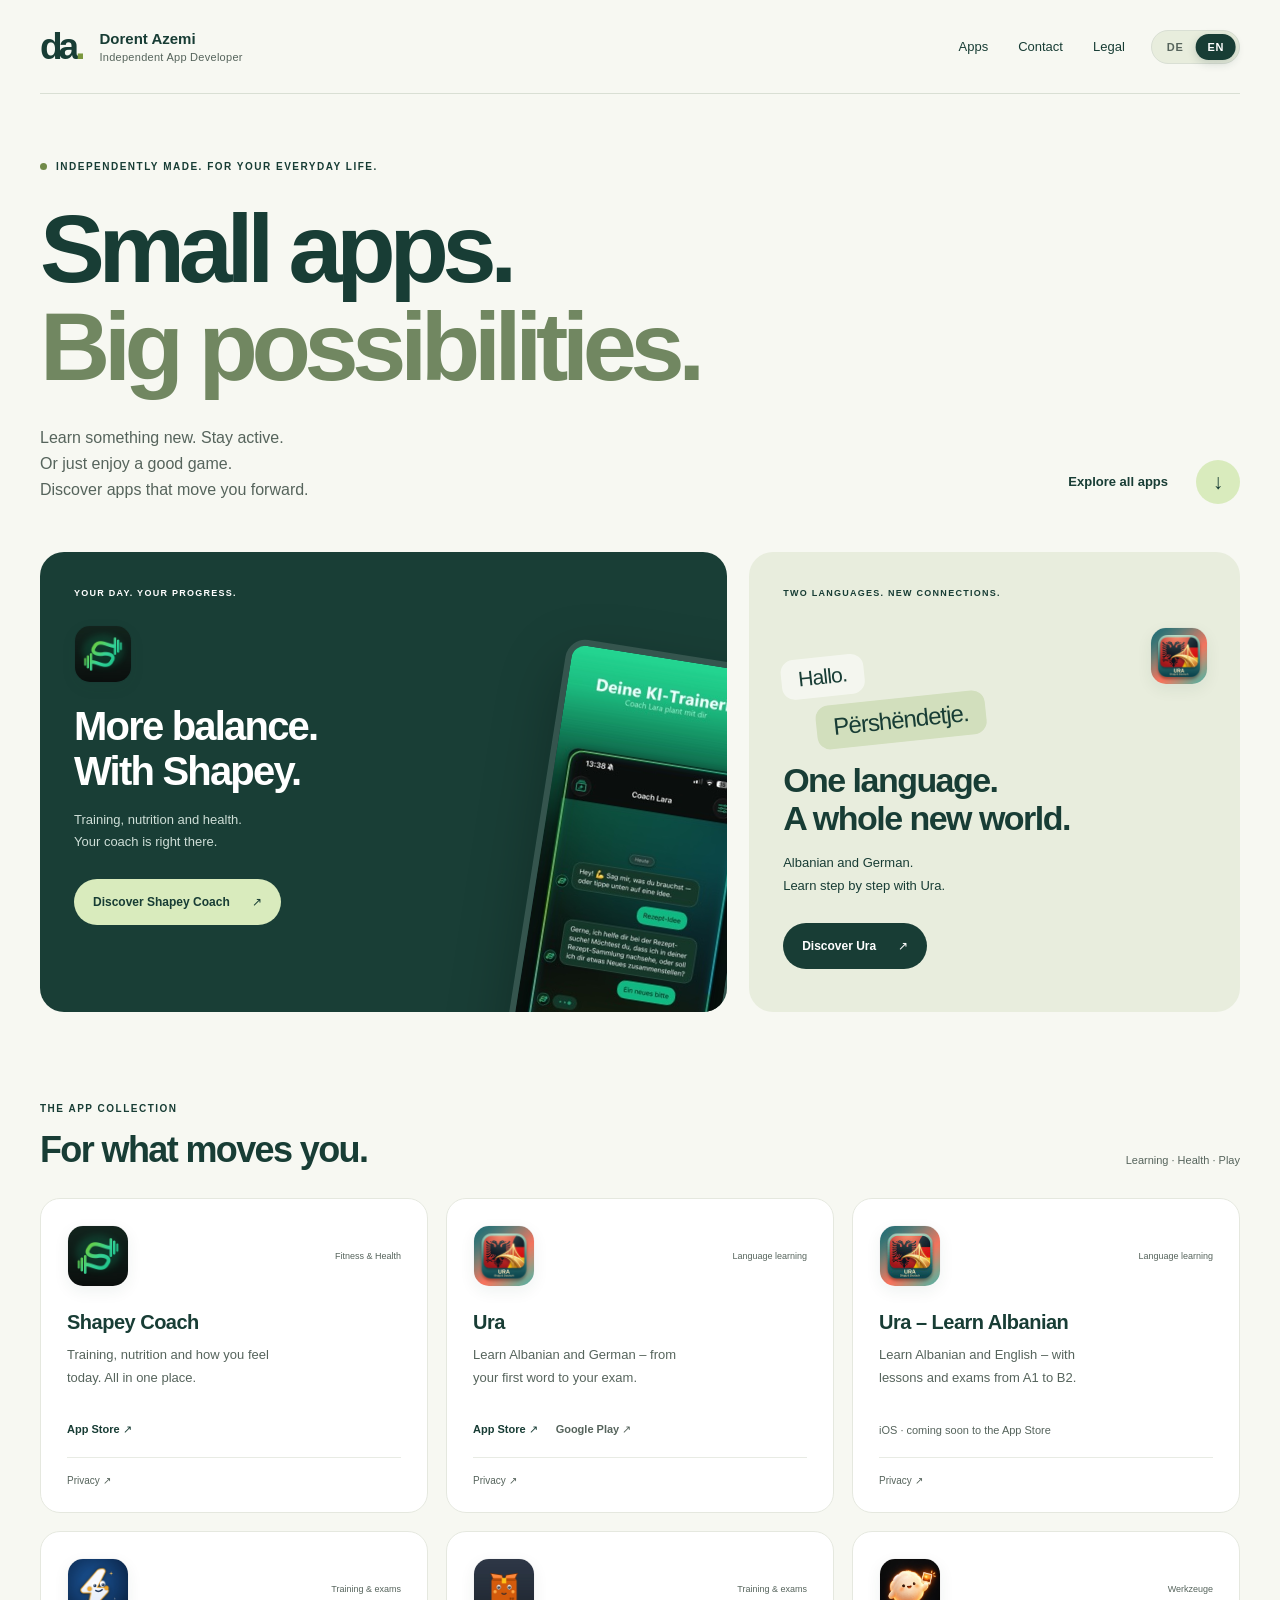
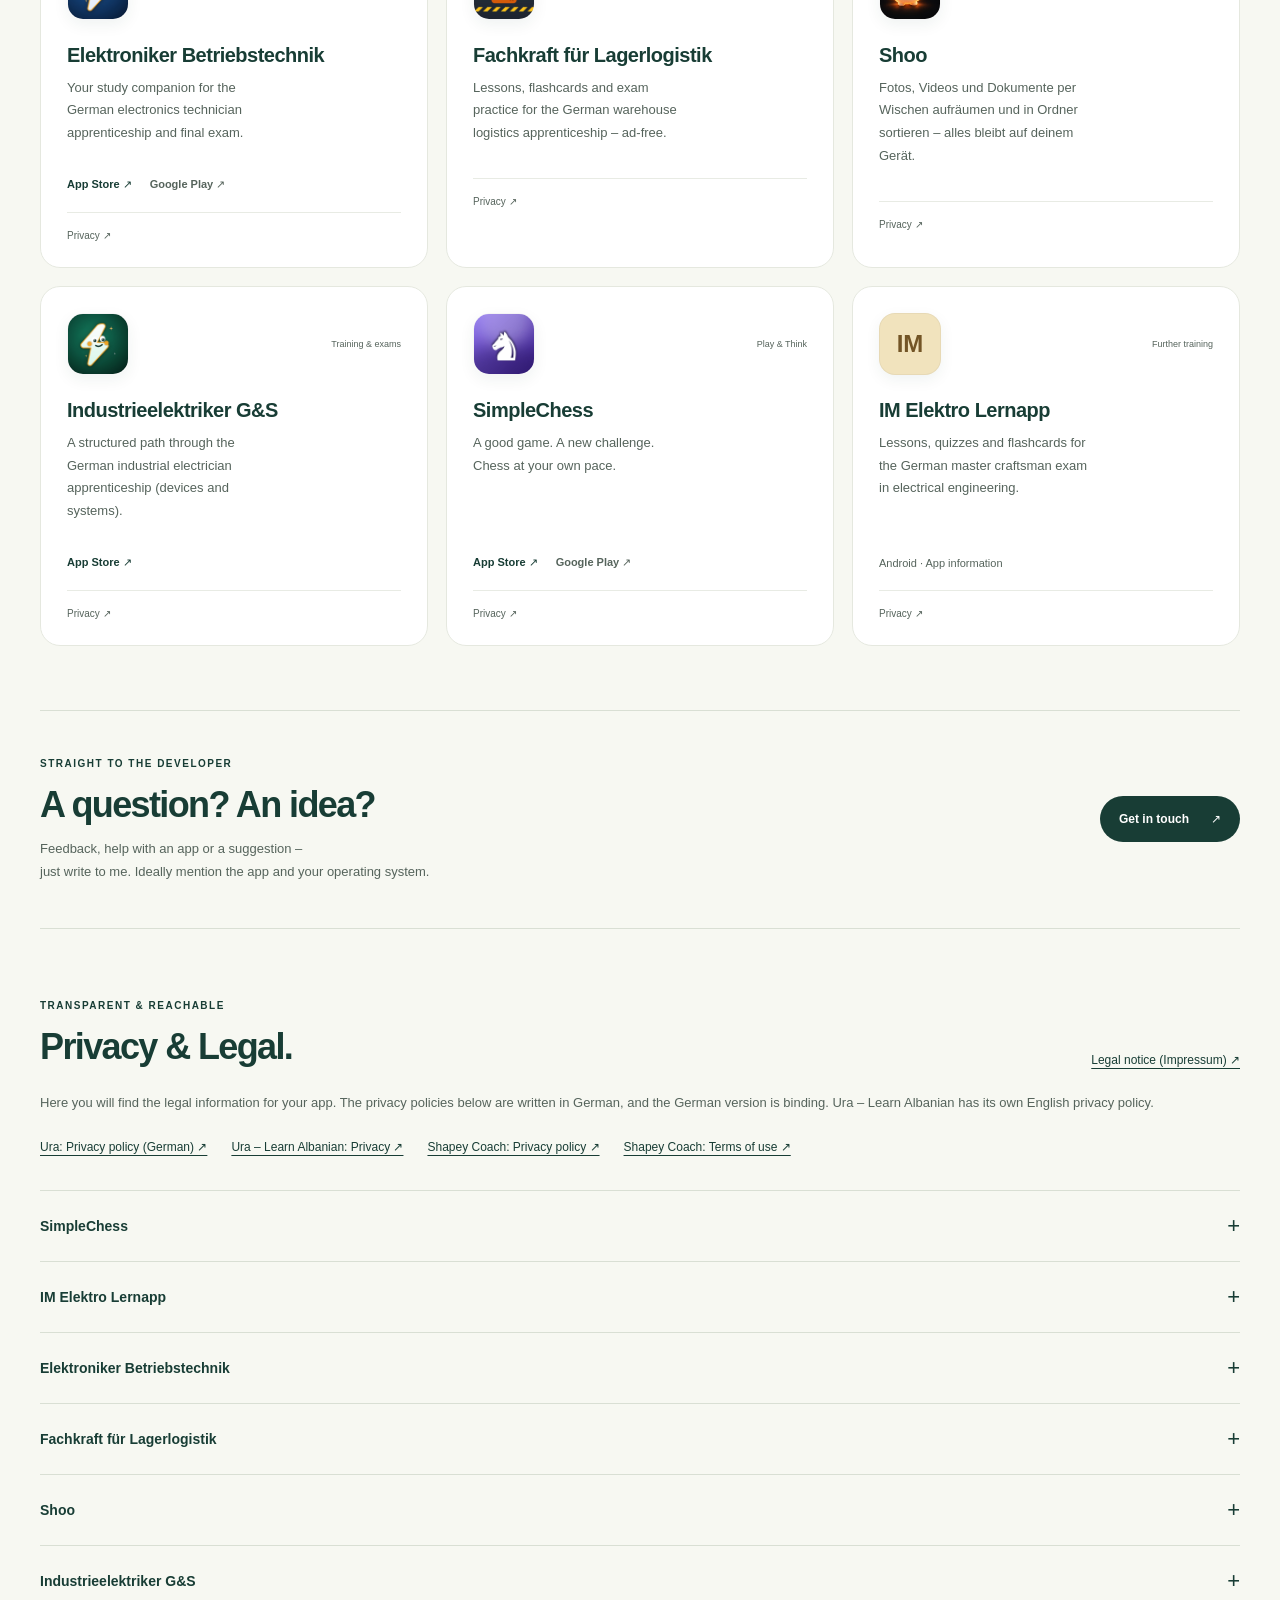
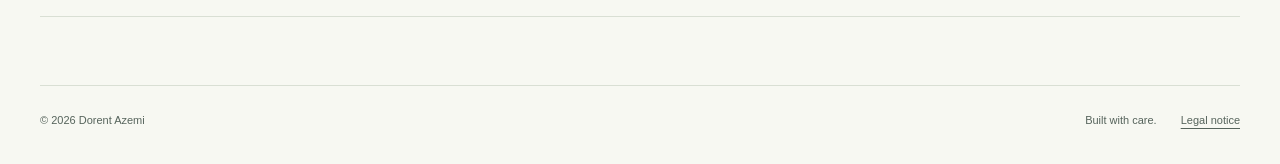
==== commit 1fecb181: "Shoo: Datenschutzerklärung um Werbung (Unity LevelPlay) und Einmalkauf Shoo Pro (RevenueCat) ergänzt" ====
--- a/index.html
+++ b/index.html
@@ -546,26 +546,50 @@
 Deutschland<br>
 E-Mail: <a href="mailto:dorentazemi@gmail.com">dorentazemi@gmail.com</a></p>
 <h4>2. Überblick</h4>
-<p>„Shoo" (nachfolgend „App") hilft dir, Fotos, Videos und Dokumente auf deinem Gerät aufzuräumen: Du gehst sie einzeln durch, behältst sie, löschst sie oder sortierst sie in Ordner. Die App arbeitet <strong>ausschließlich lokal auf deinem Gerät</strong>. Sie hat <strong>keine Benutzerkonten, keine Werbung, keine In-App-Käufe und keine Analyse- oder Tracking-Dienste</strong> und überträgt keine Fotos, Dateien oder sonstigen personenbezogenen Daten an uns oder an Dritte.</p>
+<p>„Shoo“ (nachfolgend „App“) hilft dir, Fotos, Videos und Dokumente auf deinem Gerät aufzuräumen: Du gehst sie einzeln durch, behältst sie, löschst sie oder sortierst sie in Ordner. <strong>Deine Fotos, Videos und Dateien werden ausschließlich auf deinem Gerät verarbeitet und nie hochgeladen.</strong> Die App hat keine Benutzerkonten und keine Analyse-Dienste. Personenbezogene Daten werden nur verarbeitet, soweit es für die Werbefinanzierung der kostenlosen Version (Ziffer 6) und den optionalen Einmalkauf „Shoo Pro“ (Ziffer 7) nötig ist.</p>
 <h4>3. Zugriff auf Fotos und Videos</h4>
-<p>Damit du deine Mediathek durchgehen kannst, fragt die App nach der Berechtigung für Fotos und Videos. Du entscheidest selbst, ob du alle oder nur ausgewählte Medien freigibst, und kannst die Freigabe jederzeit in den Systemeinstellungen ändern. Die App liest Vorschaubilder sowie Name, Größe, Datum und Ordner der Dateien, um sie anzuzeigen und zu sortieren. Was du zum Löschen markierst, wird erst nach einer Bestätigung durch das Betriebssystem in dessen Papierkorb („Zuletzt gelöscht") verschoben und ist dort für eine begrenzte Zeit wiederherstellbar.</p>
+<p>Damit du deine Mediathek durchgehen kannst, fragt die App nach der Berechtigung für Fotos und Videos. Du entscheidest selbst, ob du alle oder nur ausgewählte Medien freigibst, und kannst die Freigabe jederzeit in den Systemeinstellungen ändern. Die App liest Vorschaubilder sowie Name, Größe, Datum und Ordner der Dateien, um sie anzuzeigen und zu sortieren. Was du zum Löschen markierst, wird erst nach einer Bestätigung durch das Betriebssystem in dessen Papierkorb („Zuletzt gelöscht“) verschoben und ist dort für eine begrenzte Zeit wiederherstellbar.</p>
 <h4>4. Zugriff auf Dokumente und Ordner</h4>
-<p>Für die Funktion „Dokumente" wählst du über den Datei- bzw. Ordnerauswahldialog des Betriebssystems selbst aus, welche Ordner oder Dateien die App sehen darf und in welche Zielordner („Fächer") sortiert werden soll. Die App greift nur auf diese freigegebenen Orte zu. Beim Einsortieren verschiebt sie die Datei in den gewählten Ordner. Dokumente, die du zum Löschen markierst, werden nach deiner Bestätigung in der App <strong>endgültig</strong> gelöscht, da es hierfür keinen System-Papierkorb gibt. Freigaben kannst du in der App jederzeit wieder entfernen.</p>
+<p>Für die Funktion „Dokumente“ wählst du über den Datei- bzw. Ordnerauswahldialog des Betriebssystems selbst aus, welche Ordner oder Dateien die App sehen darf und in welche Zielordner („Fächer“) sortiert werden soll. Die App greift nur auf diese freigegebenen Orte zu. Beim Einsortieren verschiebt sie die Datei in den gewählten Ordner. Dokumente, die du zum Löschen markierst, werden nach deiner Bestätigung in der App gelöscht – je nach Speicherort ohne Papierkorb, also endgültig. Freigaben kannst du in der App jederzeit wieder entfernen.</p>
 <h4>5. Lokal gespeicherte Daten</h4>
 <p>Auf deinem Gerät speichert die App: welche Dateien du behalten hast (damit sie nicht erneut erscheinen), die freigegebenen Quellen und Fächer sowie deine Statistik (freigemachter Speicher, Anzahl gelöschter, behaltener und einsortierter Dateien, Datum der Durchgänge). Diese Daten verlassen dein Gerät nicht.</p>
 <ul>
 <li><strong>Zweck:</strong> Bereitstellung der Aufräum-, Sortier- und Statistikfunktionen.</li>
-<li><strong>Rechtsgrundlage:</strong> Art. 6 Abs. 1 lit. b DSGVO (Bereitstellung der von dir genutzten App-Funktionen); das Speichern und Auslesen auf deinem Endgerät ist für diesen Dienst unbedingt erforderlich (§ 25 Abs. 2 Nr. 2 TDDDG).</li>
+<li><strong>Rechtsgrundlage:</strong> Art. 6 Abs. 1 lit. b DSGVO; das Speichern und Auslesen auf deinem Endgerät ist für diesen Dienst unbedingt erforderlich (§ 25 Abs. 2 Nr. 2 TDDDG).</li>
 <li><strong>Speicherdauer:</strong> bis du die App-Daten löschst oder die App deinstallierst.</li>
 </ul>
-<h4>6. Kontakt per E-Mail</h4>
-<p>Wenn du uns eine E-Mail schreibst, verarbeiten wir deine E-Mail-Adresse und den Inhalt deiner Nachricht, um deine Anfrage zu beantworten (Art. 6 Abs. 1 lit. f DSGVO, berechtigtes Interesse an der Beantwortung von Anfragen). Die Nachricht wird gelöscht, sobald die Anfrage abschließend bearbeitet ist, sofern keine gesetzlichen Aufbewahrungspflichten bestehen.</p>
-<h4>7. App Store und Google Play</h4>
-<p>Die App wird über den Apple App Store (Apple Distribution International Ltd., Hollyhill Industrial Estate, Hollyhill, Cork, Irland) und Google Play (Google Ireland Limited, Gordon House, Barrow Street, Dublin 4, Irland) vertrieben. Beim Herunterladen verarbeiten Apple bzw. Google Daten in eigener Verantwortung; wir haben darauf keinen Einfluss. Informationen: <a href="https://www.apple.com/de/legal/privacy/">apple.com/de/legal/privacy</a> und <a href="https://policies.google.com/privacy">policies.google.com/privacy</a>.</p>
-<h4>8. Deine Rechte</h4>
-<p>Du hast das Recht auf Auskunft (Art. 15 DSGVO), Berichtigung (Art. 16), Löschung (Art. 17), Einschränkung der Verarbeitung (Art. 18), Datenübertragbarkeit (Art. 20) und Widerspruch (Art. 21). Außerdem kannst du dich bei einer Datenschutz-Aufsichtsbehörde beschweren (Art. 77 DSGVO), z. B. bei der für deinen Wohnsitz zuständigen Landesdatenschutzbehörde. Die lokal gespeicherten Daten kannst du jederzeit selbst löschen (App-Daten löschen oder App deinstallieren).</p>
-<h4>9. Änderungen</h4>
-<p>Ändert sich die Datenverarbeitung der App (z. B. durch In-App-Käufe oder neue Funktionen), passen wir diese Datenschutzerklärung vorher an. Es gilt die jeweils hier veröffentlichte Fassung.</p></div>
+<h4>6. Werbung (Unity LevelPlay) – nur in der kostenlosen Version</h4>
+<p>Die kostenlose Version zeigt nach jeweils 15 Wischern eine Vollbild-Werbung über <strong>Unity LevelPlay</strong> und angebundene Werbenetzwerke (Unity Ads; Anbieter: Unity Technologies ApS, Nils Hemmingsens Gade 24, 1153 Kopenhagen, Dänemark bzw. Unity Technologies SF, San Francisco, USA; Mediation über ironSource Ltd., Israel, Teil der Unity-Gruppe). Zur Auslieferung einer Anzeige werden insbesondere verarbeitet:</p>
+<ul>
+<li>IP-Adresse (gekürzt bzw. zur Auslieferung),</li>
+<li>Geräte- und Systeminformationen (z. B. Gerätetyp, Betriebssystem-Version, Sprache),</li>
+<li>Interaktionen mit Anzeigen (Einblendung, Klick),</li>
+<li>auf Android die Werbe-ID des Geräts (zur Begrenzung der Anzeigenhäufigkeit und zur Betrugsvermeidung; du kannst sie in den Android-Einstellungen zurücksetzen oder löschen).</li>
+</ul>
+<p>Deine Fotos, Videos und Dateien werden dabei <strong>nicht</strong> an Werbenetzwerke übertragen. Es wird <strong>ausschließlich nicht-personalisierte</strong> (kontextbezogene) Werbung ausgeliefert. Das Werbe-SDK ist dauerhaft auf „keine Einwilligung“ gesetzt; es findet kein appübergreifendes Tracking und keine Profilbildung zu Werbezwecken statt. Die iOS-App zeigt deshalb keinen App-Tracking-Transparency-Dialog und greift nicht auf die Werbe-ID (IDFA) zu.</p>
+<ul>
+<li><strong>Zweck:</strong> Finanzierung der kostenlos bereitgestellten App.</li>
+<li><strong>Rechtsgrundlage:</strong> Art. 6 Abs. 1 lit. f DSGVO (berechtigtes Interesse an werbefinanzierter Bereitstellung); soweit Informationen auf deinem Endgerät gespeichert oder ausgelesen werden, die für die Anzeige unbedingt erforderlich sind, § 25 Abs. 2 Nr. 2 TDDDG.</li>
+</ul>
+<p>Weitere Informationen: <a href="https://unity.com/legal/privacy-policy">Unity-Datenschutzerklärung</a>. Für Israel besteht ein Angemessenheitsbeschluss der EU-Kommission. Nach dem Kauf von „Shoo Pro“ wird keine Werbung mehr angezeigt.</p>
+<h4>7. Einmalkauf „Shoo Pro“ (App Store, Google Play, RevenueCat)</h4>
+<p>Der optionale Einmalkauf „Shoo Pro“ entfernt die Werbung dauerhaft. Die Zahlung wickelt vollständig <strong>Apple</strong> (Apple Distribution International Ltd., Hollyhill Industrial Estate, Hollyhill, Cork, Irland) bzw. <strong>Google</strong> (Google Ireland Limited, Gordon House, Barrow Street, Dublin 4, Irland) ab; wir erhalten keine Zahlungsdaten.</p>
+<p>Zur Verwaltung und Wiederherstellung des Kaufs nutzen wir <strong>RevenueCat</strong> (RevenueCat, Inc., 1032 E Brandon Blvd #3003, Brandon, FL 33511, USA). Dabei werden verarbeitet: eine zufällig erzeugte, anonyme App-Nutzerkennung (kein Name, keine E-Mail-Adresse), die Kaufbelege des Stores (Produkt, Kaufzeitpunkt, Preis, Land/Währung) sowie technische Angaben wie Gerätetyp, Betriebssystem- und App-Version und IP-Adresse.</p>
+<ul>
+<li><strong>Zweck:</strong> Abwicklung, Freischaltung und Wiederherstellung des Kaufs.</li>
+<li><strong>Rechtsgrundlage:</strong> Art. 6 Abs. 1 lit. b DSGVO (Vertragserfüllung).</li>
+</ul>
+<p>Datenschutzinformationen: <a href="https://www.apple.com/legal/privacy/">Apple</a>, <a href="https://policies.google.com/privacy">Google</a>, <a href="https://www.revenuecat.com/privacy">RevenueCat</a>.</p>
+<h4>8. Kontakt per E-Mail</h4>
+<p>Wenn du uns eine E-Mail schreibst, verarbeiten wir deine E-Mail-Adresse und den Inhalt deiner Nachricht, um deine Anfrage zu beantworten (Art. 6 Abs. 1 lit. f DSGVO). Die Nachricht wird gelöscht, sobald die Anfrage abschließend bearbeitet ist, sofern keine gesetzlichen Aufbewahrungspflichten bestehen.</p>
+<h4>9. App Store und Google Play</h4>
+<p>Die App wird über den Apple App Store und Google Play vertrieben. Beim Herunterladen verarbeiten Apple bzw. Google Daten in eigener Verantwortung; darauf haben wir keinen Einfluss.</p>
+<h4>10. Empfänger und Drittlandübermittlung</h4>
+<p>Empfänger im oben beschriebenen Umfang sind Unity/ironSource, Apple, Google und RevenueCat. Dabei können Daten in Drittländer, insbesondere die USA, übermittelt werden. Die Übermittlung stützt sich auf das EU-US Data Privacy Framework, soweit der Anbieter zertifiziert ist, im Übrigen auf Standardvertragsklauseln (Art. 46 DSGVO). Darüber hinaus geben wir keine personenbezogenen Daten weiter.</p>
+<h4>11. Deine Rechte</h4>
+<p>Du hast das Recht auf Auskunft (Art. 15 DSGVO), Berichtigung (Art. 16), Löschung (Art. 17), Einschränkung der Verarbeitung (Art. 18), Datenübertragbarkeit (Art. 20) und Widerspruch (Art. 21), insbesondere gegen Verarbeitungen auf Grundlage berechtigter Interessen. Außerdem kannst du dich bei einer Datenschutz-Aufsichtsbehörde beschweren (Art. 77 DSGVO). Zur Ausübung deiner Rechte genügt eine E-Mail an die Adresse in Ziffer 1.</p>
+<h4>12. Änderungen</h4>
+<p>Ändert sich die Datenverarbeitung der App, passen wir diese Datenschutzerklärung vorher an. Es gilt die jeweils hier veröffentlichte Fassung.</p></div>
 
   <div class="doc" id="shoo-impressum"><h3>Impressum</h3>
 <p><strong>Stand:</strong> 31.10.2026</p>
